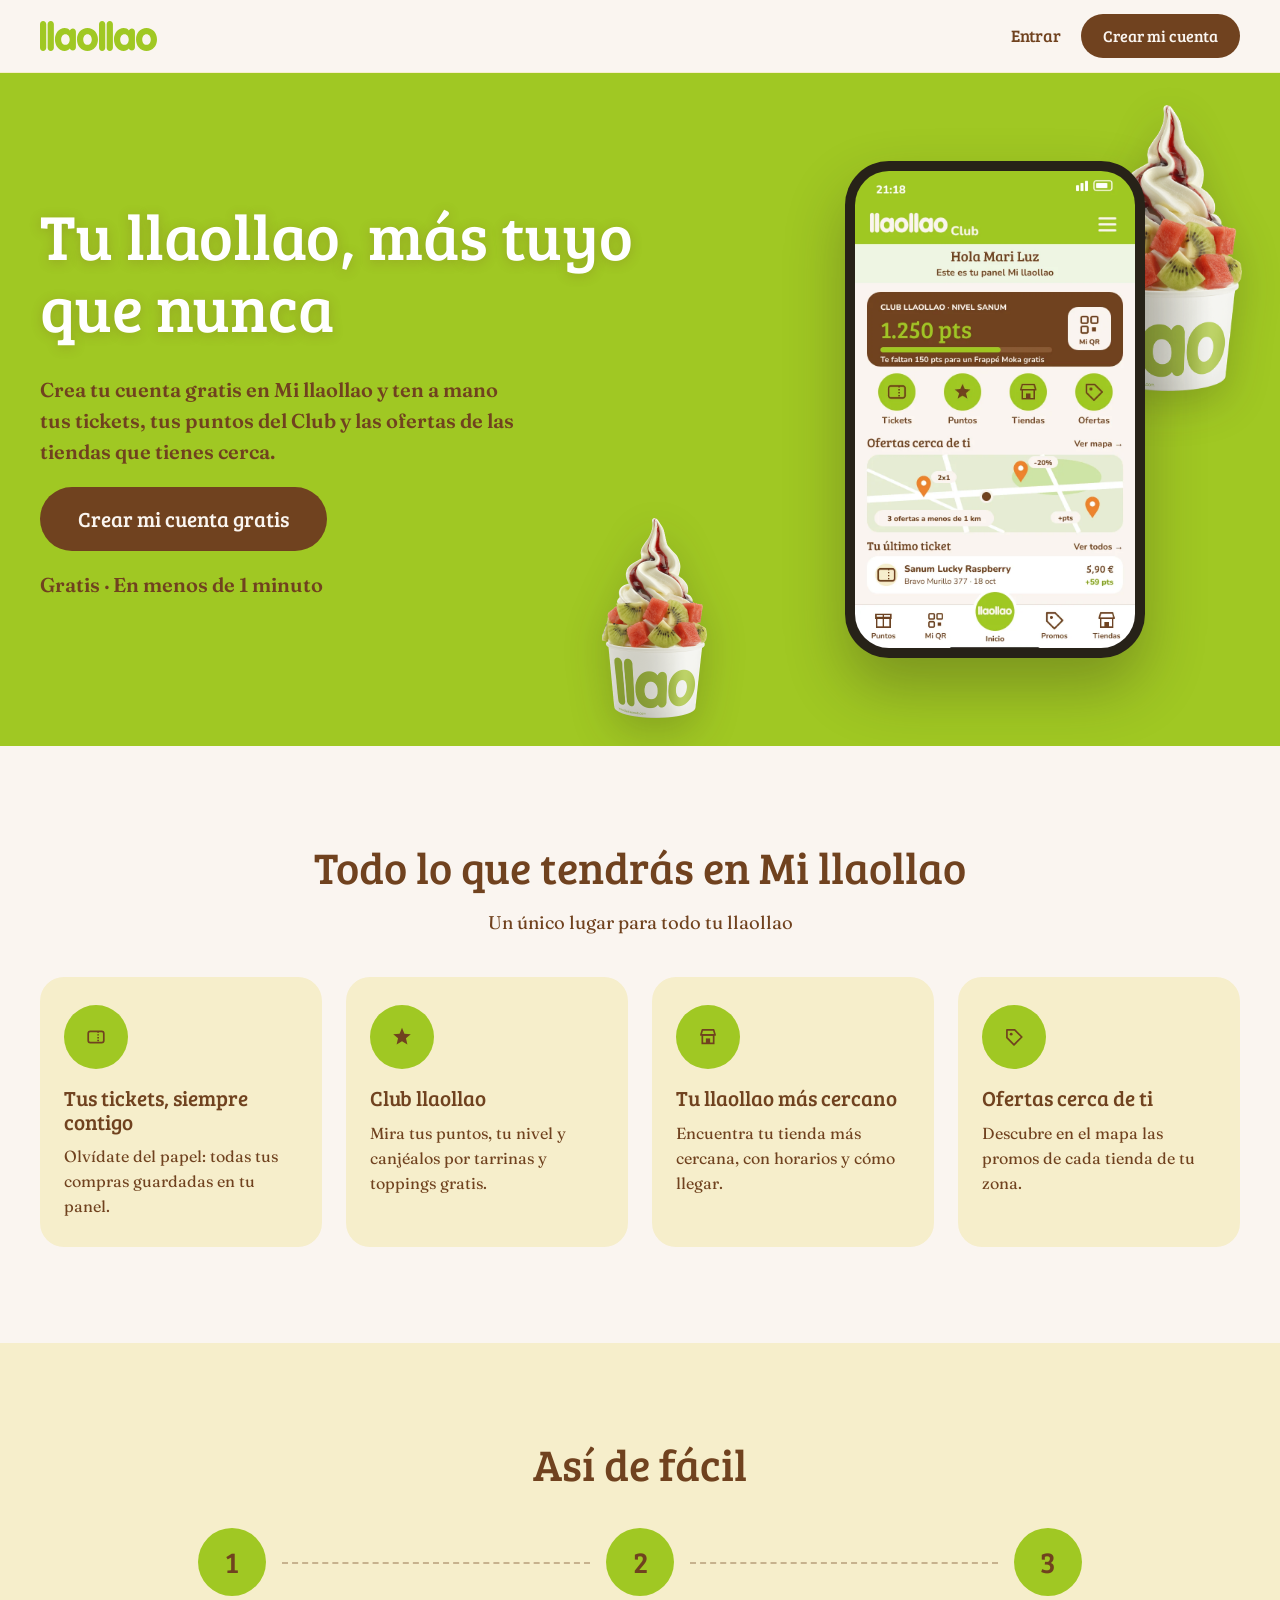
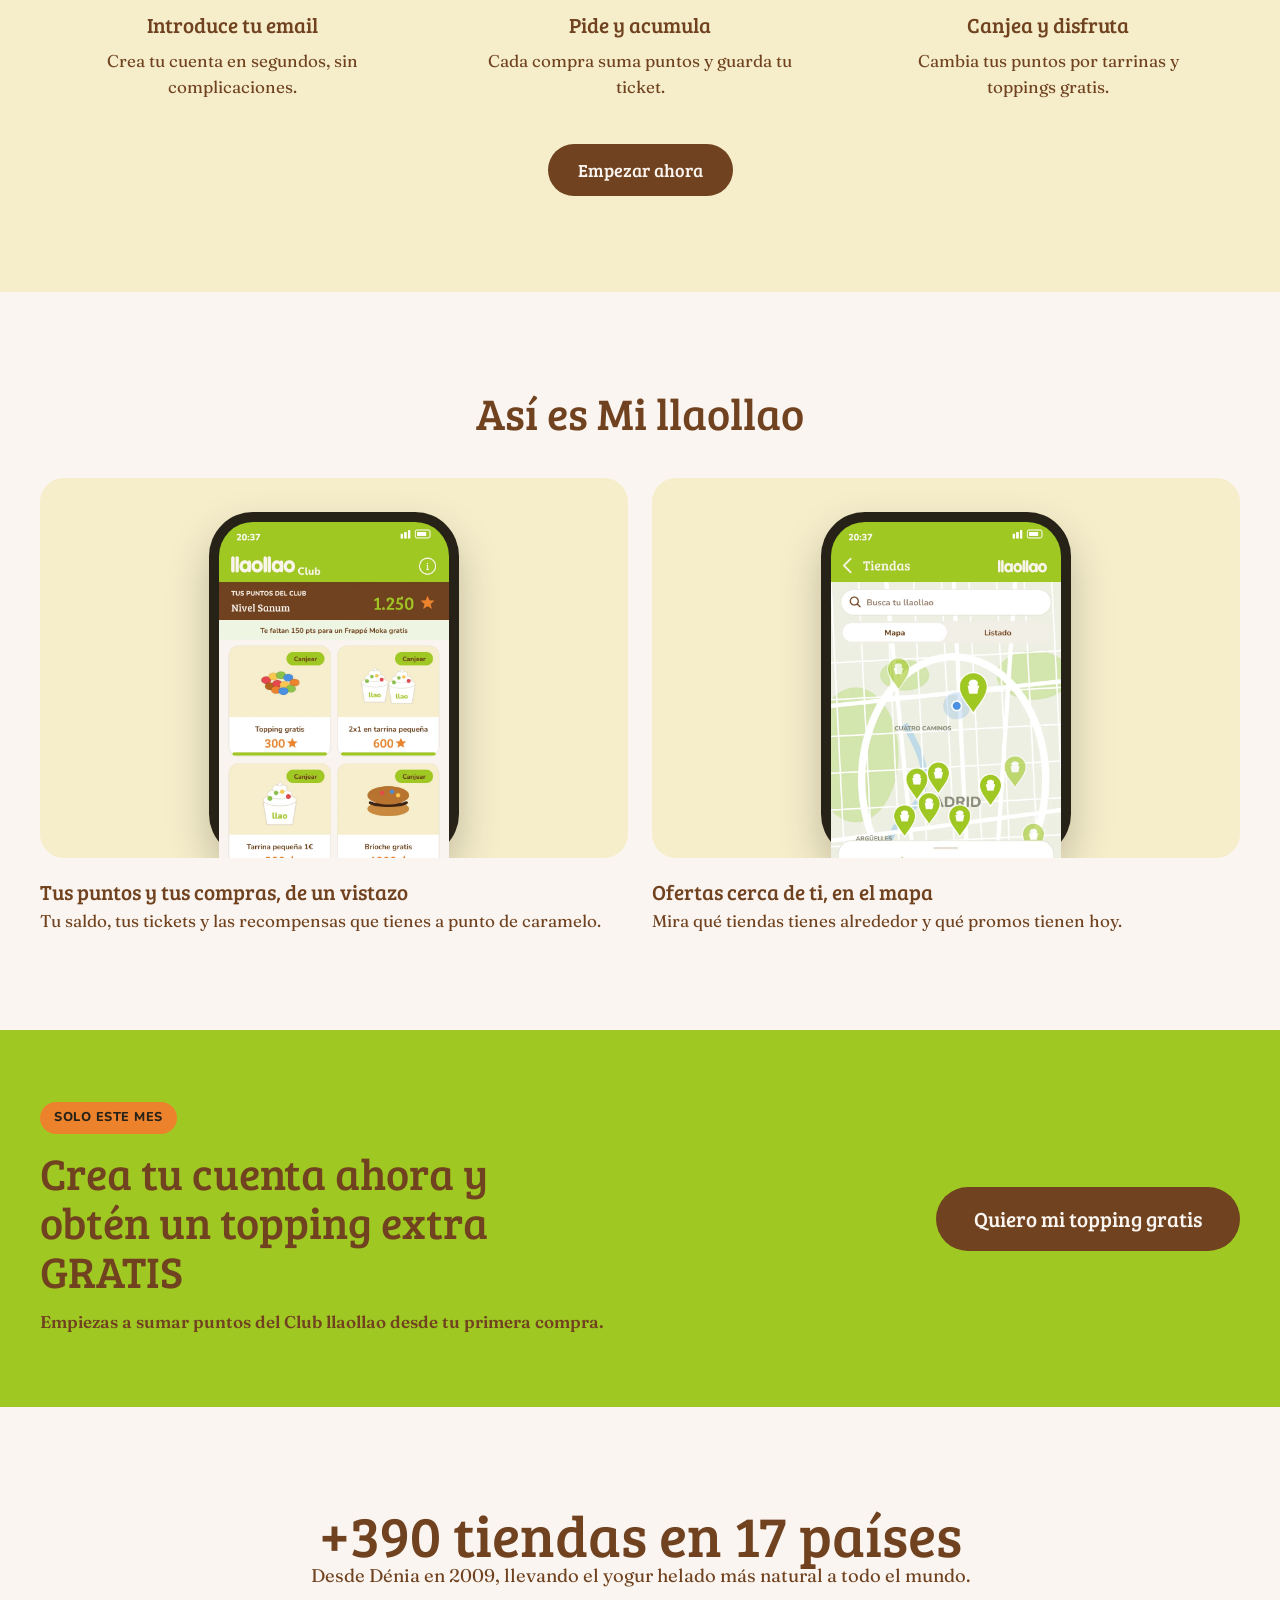
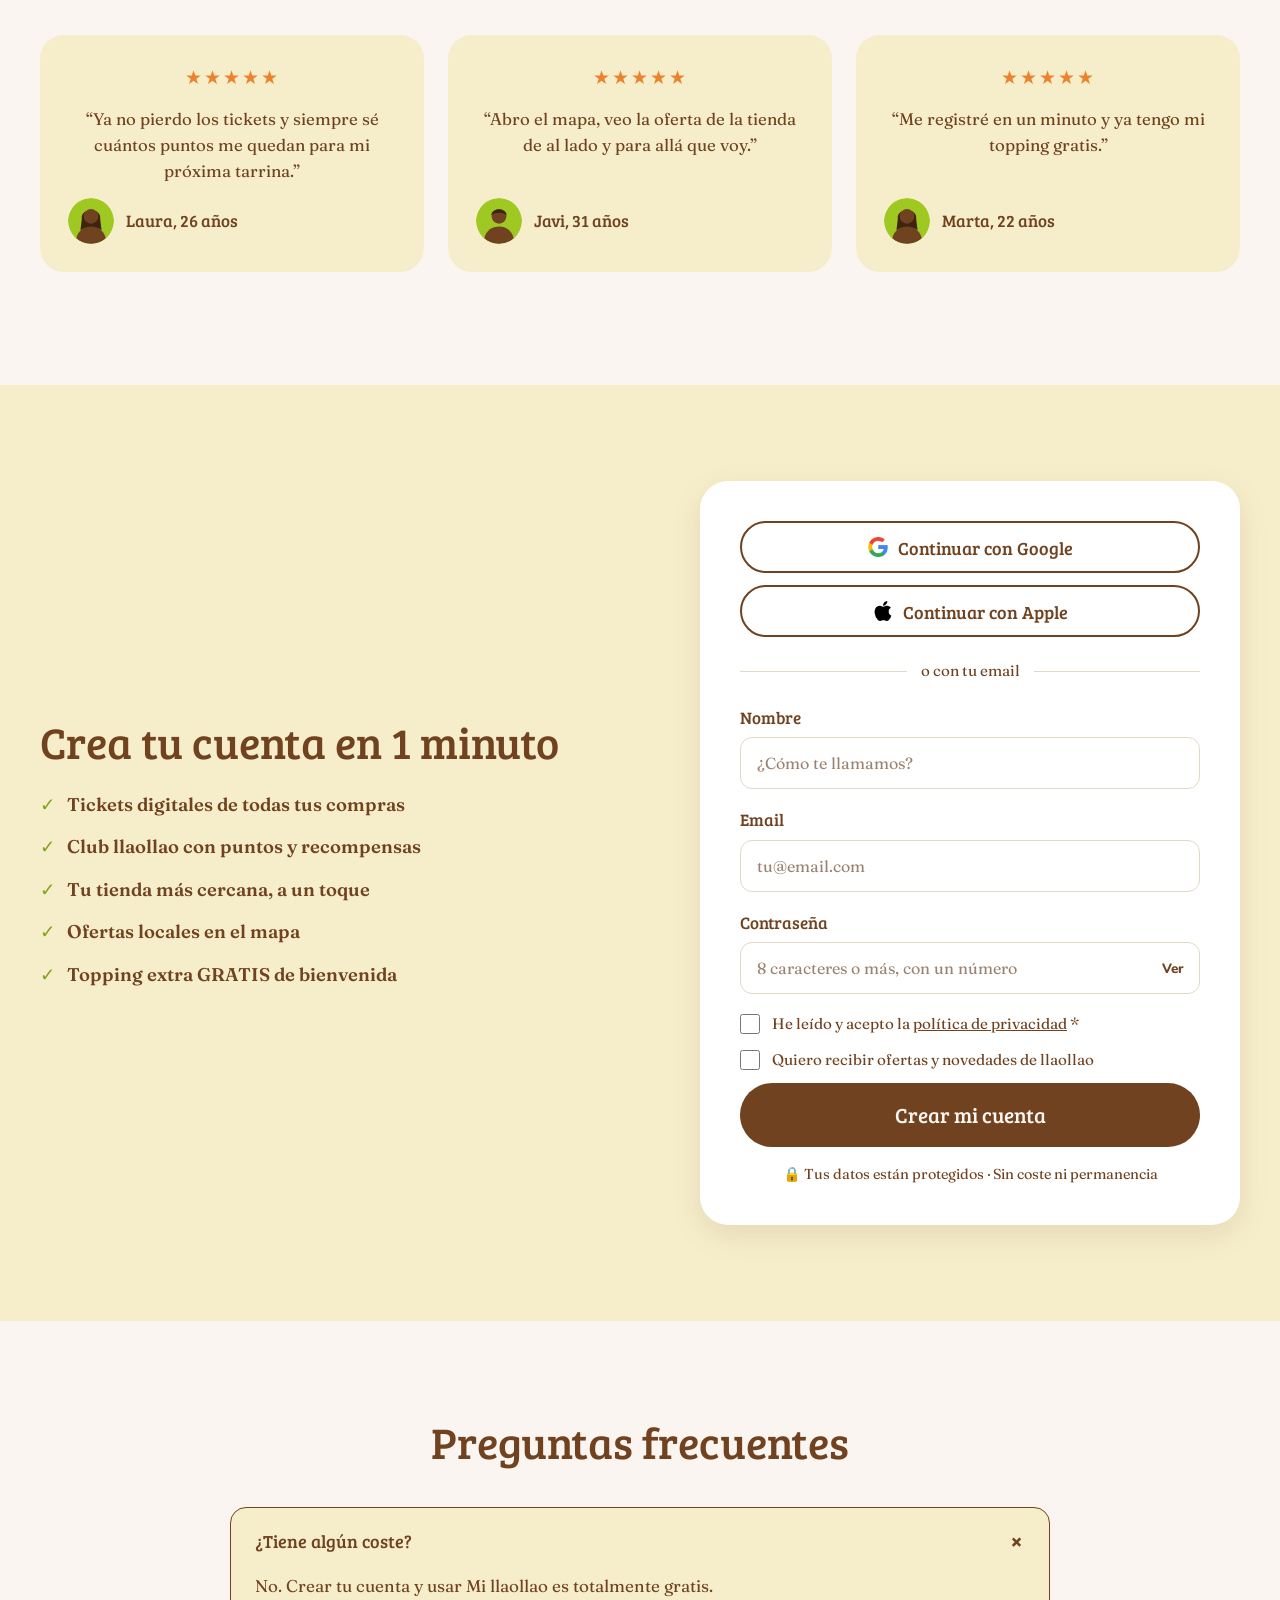
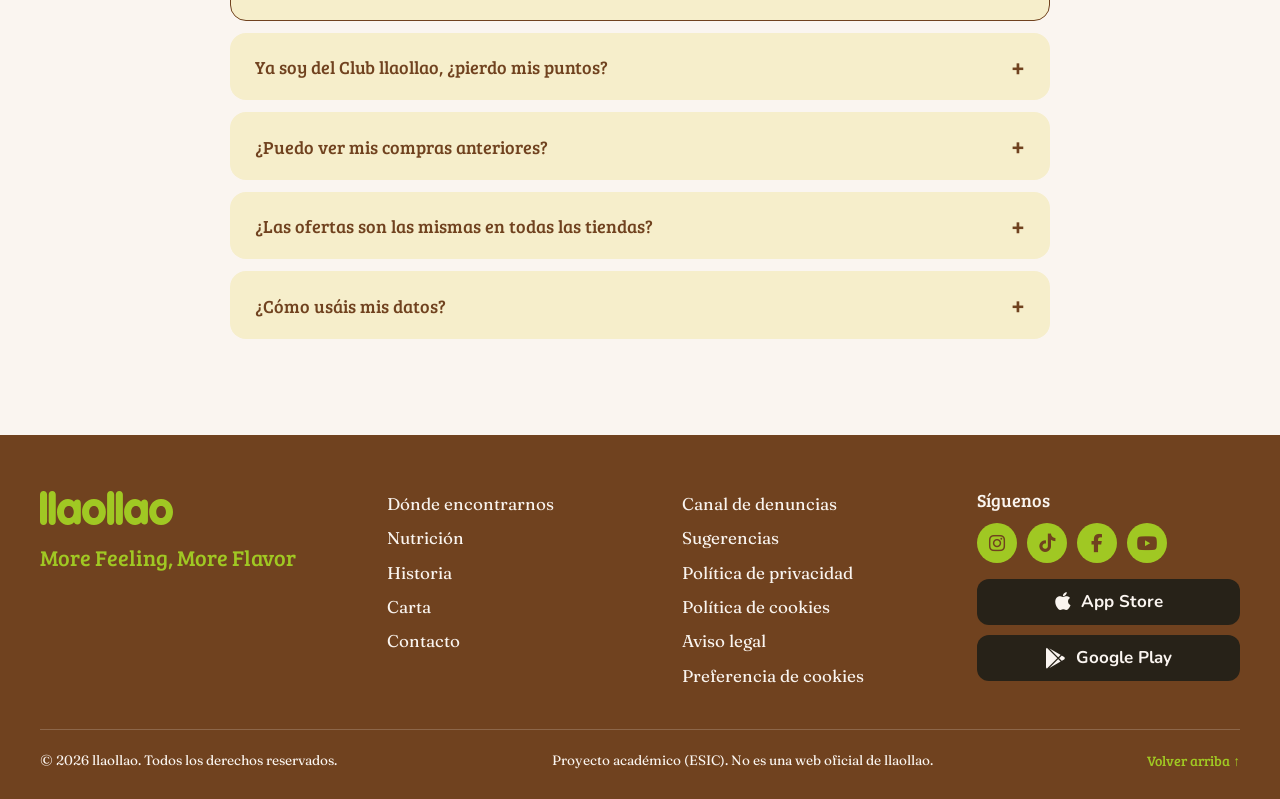
==== index.html @ 12de91f6 "Quita los ticks del microtexto del hero Co-Authored-By: Claude Opus 5.5 <noreply@anthropic.com> Clau" ====
<!doctype html>
<html lang="es">
<head>
  <meta charset="utf-8">
  <meta name="viewport" content="width=device-width, initial-scale=1">
  <title>Mi llaollao · Tus puntos, tickets y ofertas en un solo lugar</title>
  <meta name="description" content="Crea tu cuenta gratis en Mi llaollao: consulta tus tickets, suma puntos del Club llaollao y descubre ofertas en tus tiendas más cercanas. ¡Topping de regalo!">
  <meta name="theme-color" content="#A0C823">
  <link rel="icon" href="img/favicon.svg" type="image/svg+xml">
  <link rel="preload" href="css/fonts/bree-serif-400.woff2" as="font" type="font/woff2" crossorigin>
  <link rel="stylesheet" href="css/fontawesome/css/fontawesome.min.css">
  <link rel="stylesheet" href="css/fontawesome/css/brands.min.css">
  <link rel="stylesheet" href="css/styles.css">
</head>
<body>
  <a class="saltar" href="#contenido">Saltar al contenido</a>

  <!-- 00 · Header -->
  <header class="header">
    <div class="contenedor header__inner">
      <a class="header__logo" href="index.html" aria-label="Mi llaollao, inicio">
        <img src="img/logo-llaollao.svg" alt="llaollao" width="118" height="30">
      </a>
      <nav class="header__acciones" aria-label="Cuenta">
        <a class="header__entrar" href="entrar.html">Entrar</a>
        <a class="btn btn--primario btn--sm" href="#registro">Crear mi cuenta</a>
      </nav>
    </div>
  </header>

  <main id="contenido">
    <!-- 01 · Hero -->
    <section class="hero" aria-labelledby="titulo-hero">
      <img class="hero__tarrina hero__tarrina--1" src="img/tarrina.png" width="419" height="800" alt="" aria-hidden="true">
      <img class="hero__tarrina hero__tarrina--2" src="img/tarrina.png" width="419" height="800" alt="" aria-hidden="true">
      <div class="contenedor hero__grid">
        <div class="hero__texto">
          <h1 id="titulo-hero">Tu llaollao, más tuyo que nunca</h1>
          <p>Crea tu cuenta gratis en Mi llaollao y ten a mano tus tickets, tus puntos del Club y las ofertas de las tiendas que tienes cerca.</p>
          <a class="btn btn--primario btn--grande" href="#registro">Crear mi cuenta gratis</a>
          <p class="hero__micro">Gratis · En menos de 1 minuto</p>
        </div>
        <div class="hero__movil">
          <div class="movil">
            <img src="img/app-panel.webp" width="375" height="639" alt="Panel Mi llaollao en el móvil: 1.250 puntos del Club, accesos a tickets, puntos, tiendas y ofertas, mapa de ofertas cercanas y último ticket.">
          </div>
        </div>
      </div>
    </section>

    <!-- 02 · Beneficios -->
    <section class="seccion" aria-labelledby="titulo-beneficios">
      <div class="contenedor">
        <h2 id="titulo-beneficios" class="centrado">Todo lo que tendrás en Mi llaollao</h2>
        <p class="subtitulo centrado">Un único lugar para todo tu llaollao</p>
        <div class="beneficios">
          <article class="beneficio aparecer">
            <div class="beneficio__icono"><img src="img/icons/ticket.svg" alt="" width="34" height="34"></div>
            <h3>Tus tickets, siempre contigo</h3>
            <p>Olvídate del papel: todas tus compras guardadas en tu panel.</p>
          </article>
          <article class="beneficio aparecer">
            <div class="beneficio__icono"><img src="img/icons/puntos.svg" alt="" width="34" height="34"></div>
            <h3>Club llaollao</h3>
            <p>Mira tus puntos, tu nivel y canjéalos por tarrinas y toppings gratis.</p>
          </article>
          <article class="beneficio aparecer">
            <div class="beneficio__icono"><img src="img/icons/tienda.svg" alt="" width="34" height="34"></div>
            <h3>Tu llaollao más cercano</h3>
            <p>Encuentra tu tienda más cercana, con horarios y cómo llegar.</p>
          </article>
          <article class="beneficio aparecer">
            <div class="beneficio__icono"><img src="img/icons/oferta.svg" alt="" width="34" height="34"></div>
            <h3>Ofertas cerca de ti</h3>
            <p>Descubre en el mapa las promos de cada tienda de tu zona.</p>
          </article>
        </div>
      </div>
    </section>

    <!-- 03 · Cómo funciona -->
    <section class="seccion seccion--beige" aria-labelledby="titulo-pasos">
      <div class="contenedor centrado">
        <h2 id="titulo-pasos">Así de fácil</h2>
        <ol class="pasos">
          <li class="paso"><span class="paso__num" aria-hidden="true">1</span><h3>Introduce tu email</h3><p>Crea tu cuenta en segundos, sin complicaciones.</p></li>
          <li class="paso"><span class="paso__num" aria-hidden="true">2</span><h3>Pide y acumula</h3><p>Cada compra suma puntos y guarda tu ticket.</p></li>
          <li class="paso"><span class="paso__num" aria-hidden="true">3</span><h3>Canjea y disfruta</h3><p>Cambia tus puntos por tarrinas y toppings gratis.</p></li>
        </ol>
        <a class="btn btn--primario" href="#registro">Empezar ahora</a>
      </div>
    </section>

    <!-- 04 · Vista previa de la app -->
    <section class="seccion" aria-labelledby="titulo-vista">
      <div class="contenedor">
        <h2 id="titulo-vista" class="centrado">Así es Mi llaollao</h2>
        <div class="vista">
          <figure class="vista__tarjeta aparecer">
            <div class="vista__marco">
              <div class="movil"><img src="img/app-puntos.webp" width="375" height="780" loading="lazy" alt="Pantalla de puntos del Club llaollao con 1.250 puntos y recompensas: topping gratis, 2x1 en tarrina pequeña, tarrina pequeña a 1 €, brioche gratis."></div>
            </div>
            <figcaption><strong>Tus puntos y tus compras, de un vistazo</strong>Tu saldo, tus tickets y las recompensas que tienes a punto de caramelo.</figcaption>
          </figure>
          <figure class="vista__tarjeta aparecer">
            <div class="vista__marco">
              <div class="movil"><img src="img/app-tiendas.webp" width="375" height="780" loading="lazy" alt="Mapa de tiendas llaollao en Madrid con tu ubicación y la tienda más cercana, Bravo Murillo 377, abierta hasta las 23:00."></div>
            </div>
            <figcaption><strong>Ofertas cerca de ti, en el mapa</strong>Mira qué tiendas tienes alrededor y qué promos tienen hoy.</figcaption>
          </figure>
        </div>
      </div>
    </section>

    <!-- 05 · Regalo de bienvenida -->
    <section class="regalo" aria-labelledby="titulo-regalo">
      <div class="contenedor regalo__inner">
        <div>
          <span class="etiqueta">SOLO ESTE MES</span>
          <h2 id="titulo-regalo">Crea tu cuenta ahora y obtén un topping extra GRATIS</h2>
          <p>Empiezas a sumar puntos del Club llaollao desde tu primera compra.</p>
        </div>
        <a class="btn btn--primario btn--grande" href="#registro">Quiero mi topping gratis</a>
      </div>
    </section>

    <!-- 06 · Prueba social -->
    <section class="seccion" aria-labelledby="titulo-social">
      <div class="contenedor centrado">
        <p id="titulo-social" class="cifra">+390 tiendas en 17 países</p>
        <p class="subtitulo">Desde Dénia en 2009, llevando el yogur helado más natural a todo el mundo.</p>
        <ul class="testimonios" aria-label="Opiniones de clientes">
          <li>
            <figure class="testimonio">
              <span class="estrellas" aria-label="5 de 5 estrellas">★★★★★</span>
              <blockquote>“Ya no pierdo los tickets y siempre sé cuántos puntos me quedan para mi próxima tarrina.”</blockquote>
              <figcaption><img src="img/avatar-mujer.svg" alt="" width="46" height="46">Laura, 26 años</figcaption>
            </figure>
          </li>
          <li>
            <figure class="testimonio">
              <span class="estrellas" aria-label="5 de 5 estrellas">★★★★★</span>
              <blockquote>“Abro el mapa, veo la oferta de la tienda de al lado y para allá que voy.”</blockquote>
              <figcaption><img src="img/avatar-hombre.svg" alt="" width="46" height="46">Javi, 31 años</figcaption>
            </figure>
          </li>
          <li>
            <figure class="testimonio">
              <span class="estrellas" aria-label="5 de 5 estrellas">★★★★★</span>
              <blockquote>“Me registré en un minuto y ya tengo mi topping gratis.”</blockquote>
              <figcaption><img src="img/avatar-mujer.svg" alt="" width="46" height="46">Marta, 22 años</figcaption>
            </figure>
          </li>
        </ul>
        <div class="puntos-carrusel" aria-label="Elegir opinión"></div>
      </div>
    </section>

    <!-- 07 · Formulario de registro -->
    <section id="registro" class="seccion seccion--beige" aria-labelledby="titulo-registro">
      <div class="contenedor registro">
        <div>
          <h2 id="titulo-registro">Crea tu cuenta en 1 minuto</h2>
          <ul class="checklist">
            <li>Tickets digitales de todas tus compras</li>
            <li>Club llaollao con puntos y recompensas</li>
            <li>Tu tienda más cercana, a un toque</li>
            <li>Ofertas locales en el mapa</li>
            <li>Topping extra GRATIS de bienvenida</li>
          </ul>
        </div>

        <div class="tarjeta-form">
          <div class="social">
            <button class="btn btn--secundario btn--bloque" type="button" data-social="google"><img src="img/icono-google.png" alt="" width="20" height="20">Continuar con Google</button>
            <button class="btn btn--secundario btn--bloque" type="button" data-social="apple"><img src="img/icono-apple.png" alt="" width="20" height="20">Continuar con Apple</button>
          </div>
          <p class="separador">o con tu email</p>

          <form data-formulario="registro" novalidate>
            <div class="campo">
              <label for="nombre">Nombre</label>
              <input id="nombre" name="nombre" type="text" autocomplete="given-name" placeholder="¿Cómo te llamamos?" data-validar="nombre" aria-describedby="error-nombre" required>
              <p class="mensaje-error" id="error-nombre" role="alert"></p>
            </div>
            <div class="campo">
              <label for="email">Email</label>
              <input id="email" name="email" type="email" autocomplete="email" inputmode="email" placeholder="tu@email.com" data-validar="email" aria-describedby="error-email" required>
              <p class="mensaje-error" id="error-email" role="alert"></p>
            </div>
            <div class="campo">
              <label for="password">Contraseña</label>
              <div class="pass">
                <input id="password" name="password" type="password" autocomplete="new-password" placeholder="8 caracteres o más, con un número" data-validar="password" aria-describedby="error-password" required>
                <button class="pass__ver" type="button" aria-controls="password" aria-pressed="false">Ver</button>
              </div>
              <p class="mensaje-error" id="error-password" role="alert"></p>
            </div>
            <label class="check">
              <input type="checkbox" name="privacidad" data-validar="privacidad" aria-describedby="error-privacidad" required>
              <span>He leído y acepto la <a href="privacidad.html">política de privacidad</a> *</span>
            </label>
            <p class="mensaje-error" id="error-privacidad" role="alert"></p>
            <label class="check">
              <input type="checkbox" name="ofertas">
              <span>Quiero recibir ofertas y novedades de llaollao</span>
            </label>
            <button class="btn btn--primario btn--bloque btn--grande" type="submit">Crear mi cuenta</button>
            <p class="form-nota">🔒 Tus datos están protegidos · Sin coste ni permanencia</p>
          </form>
        </div>
      </div>
    </section>

    <!-- 08 · Preguntas frecuentes -->
    <section class="seccion" aria-labelledby="titulo-faq">
      <div class="contenedor">
        <h2 id="titulo-faq" class="centrado">Preguntas frecuentes</h2>
        <div class="faq">
          <div class="faq__item abierto">
            <button class="faq__pregunta" type="button" aria-expanded="true" aria-controls="faq-1">¿Tiene algún coste?<span class="faq__icono" aria-hidden="true">+</span></button>
            <div class="faq__respuesta" id="faq-1"><p>No. Crear tu cuenta y usar Mi llaollao es totalmente gratis.</p></div>
          </div>
          <div class="faq__item">
            <button class="faq__pregunta" type="button" aria-expanded="false" aria-controls="faq-2">Ya soy del Club llaollao, ¿pierdo mis puntos?<span class="faq__icono" aria-hidden="true">+</span></button>
            <div class="faq__respuesta" id="faq-2" hidden><p>No. Entra con el mismo email y tus puntos se pasarán a tu panel.</p></div>
          </div>
          <div class="faq__item">
            <button class="faq__pregunta" type="button" aria-expanded="false" aria-controls="faq-3">¿Puedo ver mis compras anteriores?<span class="faq__icono" aria-hidden="true">+</span></button>
            <div class="faq__respuesta" id="faq-3" hidden><p>Sí. Verás los tickets de todas las compras hechas con tu cuenta desde que te registres.</p></div>
          </div>
          <div class="faq__item">
            <button class="faq__pregunta" type="button" aria-expanded="false" aria-controls="faq-4">¿Las ofertas son las mismas en todas las tiendas?<span class="faq__icono" aria-hidden="true">+</span></button>
            <div class="faq__respuesta" id="faq-4" hidden><p>No siempre. Cada tienda puede tener promos propias y las verás en el mapa.</p></div>
          </div>
          <div class="faq__item">
            <button class="faq__pregunta" type="button" aria-expanded="false" aria-controls="faq-5">¿Cómo usáis mis datos?<span class="faq__icono" aria-hidden="true">+</span></button>
            <div class="faq__respuesta" id="faq-5" hidden><p>Solo para gestionar tu cuenta, tus puntos y, si quieres, enviarte ofertas. Cumplimos el RGPD y puedes darte de baja cuando quieras.</p></div>
          </div>
        </div>
      </div>
    </section>
  </main>

  <!-- CTA flotante (solo móvil) -->
  <div class="cta-flotante" aria-hidden="true">
    <a class="btn btn--primario btn--bloque btn--grande" href="#registro" tabindex="-1">Crear mi cuenta gratis</a>
  </div>

  <!-- 09 · Footer -->
  <footer class="footer">
    <div class="contenedor">
      <div class="footer__grid">
        <div>
          <a class="footer__logo" href="index.html"><img src="img/logo-llaollao.svg" alt="llaollao" width="134" height="34"></a>
          <p class="claim">More Feeling, More Flavor</p>
        </div>
        <nav class="footer__nav" aria-label="llaollao">
          <ul>
            <li><a href="https://llaollaoweb.com/donde/" target="_blank" rel="noopener">Dónde encontrarnos</a></li>
            <li><a href="https://llaollaoweb.com/nutricion/" target="_blank" rel="noopener">Nutrición</a></li>
            <li><a href="https://llaollaoweb.com/historia/" target="_blank" rel="noopener">Historia</a></li>
            <li><a href="https://llaollaoweb.com/carta/" target="_blank" rel="noopener">Carta</a></li>
            <li><a href="https://llaollaoweb.com/contacto/" target="_blank" rel="noopener">Contacto</a></li>
          </ul>
        </nav>
        <nav class="footer__nav" aria-label="Información legal">
          <ul>
            <li><a href="https://llaollaoweb.com/canal-de-denuncias/" target="_blank" rel="noopener">Canal de denuncias</a></li>
            <li><a href="https://llaollaoweb.com/contacto/sugerencias/" target="_blank" rel="noopener">Sugerencias</a></li>
            <li><a href="https://llaollaoweb.com/politica-de-privacidad/" target="_blank" rel="noopener">Política de privacidad</a></li>
            <li><a href="https://llaollaoweb.com/politica-cookies/" target="_blank" rel="noopener">Política de cookies</a></li>
            <li><a href="https://llaollaoweb.com/aviso-legal/" target="_blank" rel="noopener">Aviso legal</a></li>
            <li><a href="cookies.html">Preferencia de cookies</a></li>
          </ul>
        </nav>
        <div>
          <h3>Síguenos</h3>
          <div class="redes">
            <a href="#" aria-label="Instagram"><i class="fa-brands fa-instagram" aria-hidden="true"></i></a><a href="#" aria-label="TikTok"><i class="fa-brands fa-tiktok" aria-hidden="true"></i></a><a href="#" aria-label="Facebook"><i class="fa-brands fa-facebook-f" aria-hidden="true"></i></a><a href="#" aria-label="YouTube"><i class="fa-brands fa-youtube" aria-hidden="true"></i></a>
          </div>
          <div class="tiendas-app"><a href="#"><i class="fa-brands fa-apple" aria-hidden="true"></i>App Store</a><a href="#"><i class="fa-brands fa-google-play" aria-hidden="true"></i>Google Play</a></div>
        </div>
      </div>
      <div class="footer__legal">
        <span>© <span data-anio>2026</span> llaollao. Todos los derechos reservados.</span>
        <span>Proyecto académico (ESIC). No es una web oficial de llaollao.</span>
        <a class="volver-arriba" href="#">Volver arriba ↑</a>
      </div>
    </div>
  </footer>

  <script src="js/main.js" defer></script>
  <script src="js/formulario.js" defer></script>
</body>
</html>
---- css/fontawesome/css/brands.min.css ----
/*!
 * Font Awesome Free 6.5.2 by @fontawesome - https://fontawesome.com
 * License - https://fontawesome.com/license/free (Icons: CC BY 4.0, Fonts: SIL OFL 1.1, Code: MIT License)
 * Copyright 2024 Fonticons, Inc.
 */
:host,:root{--fa-style-family-brands:"Font Awesome 6 Brands";--fa-font-brands:normal 400 1em/1 "Font Awesome 6 Brands"}@font-face{font-family:"Font Awesome 6 Brands";font-style:normal;font-weight:400;font-display:block;src:url(../webfonts/fa-brands-400.woff2) format("woff2"),url(../webfonts/fa-brands-400.ttf) format("truetype")}.fa-brands,.fab{font-weight:400}.fa-monero:before{content:"\f3d0"}.fa-hooli:before{content:"\f427"}.fa-yelp:before{content:"\f1e9"}.fa-cc-visa:before{content:"\f1f0"}.fa-lastfm:before{content:"\f202"}.fa-shopware:before{content:"\f5b5"}.fa-creative-commons-nc:before{content:"\f4e8"}.fa-aws:before{content:"\f375"}.fa-redhat:before{content:"\f7bc"}.fa-yoast:before{content:"\f2b1"}.fa-cloudflare:before{content:"\e07d"}.fa-ups:before{content:"\f7e0"}.fa-pixiv:before{content:"\e640"}.fa-wpexplorer:before{content:"\f2de"}.fa-dyalog:before{content:"\f399"}.fa-bity:before{content:"\f37a"}.fa-stackpath:before{content:"\f842"}.fa-buysellads:before{content:"\f20d"}.fa-first-order:before{content:"\f2b0"}.fa-modx:before{content:"\f285"}.fa-guilded:before{content:"\e07e"}.fa-vnv:before{content:"\f40b"}.fa-js-square:before,.fa-square-js:before{content:"\f3b9"}.fa-microsoft:before{content:"\f3ca"}.fa-qq:before{content:"\f1d6"}.fa-orcid:before{content:"\f8d2"}.fa-java:before{content:"\f4e4"}.fa-invision:before{content:"\f7b0"}.fa-creative-commons-pd-alt:before{content:"\f4ed"}.fa-centercode:before{content:"\f380"}.fa-glide-g:before{content:"\f2a6"}.fa-drupal:before{content:"\f1a9"}.fa-jxl:before{content:"\e67b"}.fa-hire-a-helper:before{content:"\f3b0"}.fa-creative-commons-by:before{content:"\f4e7"}.fa-unity:before{content:"\e049"}.fa-whmcs:before{content:"\f40d"}.fa-rocketchat:before{content:"\f3e8"}.fa-vk:before{content:"\f189"}.fa-untappd:before{content:"\f405"}.fa-mailchimp:before{content:"\f59e"}.fa-css3-alt:before{content:"\f38b"}.fa-reddit-square:before,.fa-square-reddit:before{content:"\f1a2"}.fa-vimeo-v:before{content:"\f27d"}.fa-contao:before{content:"\f26d"}.fa-square-font-awesome:before{content:"\e5ad"}.fa-deskpro:before{content:"\f38f"}.fa-brave:before{content:"\e63c"}.fa-sistrix:before{content:"\f3ee"}.fa-instagram-square:before,.fa-square-instagram:before{content:"\e055"}.fa-battle-net:before{content:"\f835"}.fa-the-red-yeti:before{content:"\f69d"}.fa-hacker-news-square:before,.fa-square-hacker-news:before{content:"\f3af"}.fa-edge:before{content:"\f282"}.fa-threads:before{content:"\e618"}.fa-napster:before{content:"\f3d2"}.fa-snapchat-square:before,.fa-square-snapchat:before{content:"\f2ad"}.fa-google-plus-g:before{content:"\f0d5"}.fa-artstation:before{content:"\f77a"}.fa-markdown:before{content:"\f60f"}.fa-sourcetree:before{content:"\f7d3"}.fa-google-plus:before{content:"\f2b3"}.fa-diaspora:before{content:"\f791"}.fa-foursquare:before{content:"\f180"}.fa-stack-overflow:before{content:"\f16c"}.fa-github-alt:before{content:"\f113"}.fa-phoenix-squadron:before{content:"\f511"}.fa-pagelines:before{content:"\f18c"}.fa-algolia:before{content:"\f36c"}.fa-red-river:before{content:"\f3e3"}.fa-creative-commons-sa:before{content:"\f4ef"}.fa-safari:before{content:"\f267"}.fa-google:before{content:"\f1a0"}.fa-font-awesome-alt:before,.fa-square-font-awesome-stroke:before{content:"\f35c"}.fa-atlassian:before{content:"\f77b"}.fa-linkedin-in:before{content:"\f0e1"}.fa-digital-ocean:before{content:"\f391"}.fa-nimblr:before{content:"\f5a8"}.fa-chromecast:before{content:"\f838"}.fa-evernote:before{content:"\f839"}.fa-hacker-news:before{content:"\f1d4"}.fa-creative-commons-sampling:before{content:"\f4f0"}.fa-adversal:before{content:"\f36a"}.fa-creative-commons:before{content:"\f25e"}.fa-watchman-monitoring:before{content:"\e087"}.fa-fonticons:before{content:"\f280"}.fa-weixin:before{content:"\f1d7"}.fa-shirtsinbulk:before{content:"\f214"}.fa-codepen:before{content:"\f1cb"}.fa-git-alt:before{content:"\f841"}.fa-lyft:before{content:"\f3c3"}.fa-rev:before{content:"\f5b2"}.fa-windows:before{content:"\f17a"}.fa-wizards-of-the-coast:before{content:"\f730"}.fa-square-viadeo:before,.fa-viadeo-square:before{content:"\f2aa"}.fa-meetup:before{content:"\f2e0"}.fa-centos:before{content:"\f789"}.fa-adn:before{content:"\f170"}.fa-cloudsmith:before{content:"\f384"}.fa-opensuse:before{content:"\e62b"}.fa-pied-piper-alt:before{content:"\f1a8"}.fa-dribbble-square:before,.fa-square-dribbble:before{content:"\f397"}.fa-codiepie:before{content:"\f284"}.fa-node:before{content:"\f419"}.fa-mix:before{content:"\f3cb"}.fa-steam:before{content:"\f1b6"}.fa-cc-apple-pay:before{content:"\f416"}.fa-scribd:before{content:"\f28a"}.fa-debian:before{content:"\e60b"}.fa-openid:before{content:"\f19b"}.fa-instalod:before{content:"\e081"}.fa-expeditedssl:before{content:"\f23e"}.fa-sellcast:before{content:"\f2da"}.fa-square-twitter:before,.fa-twitter-square:before{content:"\f081"}.fa-r-project:before{content:"\f4f7"}.fa-delicious:before{content:"\f1a5"}.fa-freebsd:before{content:"\f3a4"}.fa-vuejs:before{content:"\f41f"}.fa-accusoft:before{content:"\f369"}.fa-ioxhost:before{content:"\f208"}.fa-fonticons-fi:before{content:"\f3a2"}.fa-app-store:before{content:"\f36f"}.fa-cc-mastercard:before{content:"\f1f1"}.fa-itunes-note:before{content:"\f3b5"}.fa-golang:before{content:"\e40f"}.fa-kickstarter:before,.fa-square-kickstarter:before{content:"\f3bb"}.fa-grav:before{content:"\f2d6"}.fa-weibo:before{content:"\f18a"}.fa-uncharted:before{content:"\e084"}.fa-firstdraft:before{content:"\f3a1"}.fa-square-youtube:before,.fa-youtube-square:before{content:"\f431"}.fa-wikipedia-w:before{content:"\f266"}.fa-rendact:before,.fa-wpressr:before{content:"\f3e4"}.fa-angellist:before{content:"\f209"}.fa-galactic-republic:before{content:"\f50c"}.fa-nfc-directional:before{content:"\e530"}.fa-skype:before{content:"\f17e"}.fa-joget:before{content:"\f3b7"}.fa-fedora:before{content:"\f798"}.fa-stripe-s:before{content:"\f42a"}.fa-meta:before{content:"\e49b"}.fa-laravel:before{content:"\f3bd"}.fa-hotjar:before{content:"\f3b1"}.fa-bluetooth-b:before{content:"\f294"}.fa-square-letterboxd:before{content:"\e62e"}.fa-sticker-mule:before{content:"\f3f7"}.fa-creative-commons-zero:before{content:"\f4f3"}.fa-hips:before{content:"\f452"}.fa-behance:before{content:"\f1b4"}.fa-reddit:before{content:"\f1a1"}.fa-discord:before{content:"\f392"}.fa-chrome:before{content:"\f268"}.fa-app-store-ios:before{content:"\f370"}.fa-cc-discover:before{content:"\f1f2"}.fa-wpbeginner:before{content:"\f297"}.fa-confluence:before{content:"\f78d"}.fa-shoelace:before{content:"\e60c"}.fa-mdb:before{content:"\f8ca"}.fa-dochub:before{content:"\f394"}.fa-accessible-icon:before{content:"\f368"}.fa-ebay:before{content:"\f4f4"}.fa-amazon:before{content:"\f270"}.fa-unsplash:before{content:"\e07c"}.fa-yarn:before{content:"\f7e3"}.fa-square-steam:before,.fa-steam-square:before{content:"\f1b7"}.fa-500px:before{content:"\f26e"}.fa-square-vimeo:before,.fa-vimeo-square:before{content:"\f194"}.fa-asymmetrik:before{content:"\f372"}.fa-font-awesome-flag:before,.fa-font-awesome-logo-full:before,.fa-font-awesome:before{content:"\f2b4"}.fa-gratipay:before{content:"\f184"}.fa-apple:before{content:"\f179"}.fa-hive:before{content:"\e07f"}.fa-gitkraken:before{content:"\f3a6"}.fa-keybase:before{content:"\f4f5"}.fa-apple-pay:before{content:"\f415"}.fa-padlet:before{content:"\e4a0"}.fa-amazon-pay:before{content:"\f42c"}.fa-github-square:before,.fa-square-github:before{content:"\f092"}.fa-stumbleupon:before{content:"\f1a4"}.fa-fedex:before{content:"\f797"}.fa-phoenix-framework:before{content:"\f3dc"}.fa-shopify:before{content:"\e057"}.fa-neos:before{content:"\f612"}.fa-square-threads:before{content:"\e619"}.fa-hackerrank:before{content:"\f5f7"}.fa-researchgate:before{content:"\f4f8"}.fa-swift:before{content:"\f8e1"}.fa-angular:before{content:"\f420"}.fa-speakap:before{content:"\f3f3"}.fa-angrycreative:before{content:"\f36e"}.fa-y-combinator:before{content:"\f23b"}.fa-empire:before{content:"\f1d1"}.fa-envira:before{content:"\f299"}.fa-google-scholar:before{content:"\e63b"}.fa-gitlab-square:before,.fa-square-gitlab:before{content:"\e5ae"}.fa-studiovinari:before{content:"\f3f8"}.fa-pied-piper:before{content:"\f2ae"}.fa-wordpress:before{content:"\f19a"}.fa-product-hunt:before{content:"\f288"}.fa-firefox:before{content:"\f269"}.fa-linode:before{content:"\f2b8"}.fa-goodreads:before{content:"\f3a8"}.fa-odnoklassniki-square:before,.fa-square-odnoklassniki:before{content:"\f264"}.fa-jsfiddle:before{content:"\f1cc"}.fa-sith:before{content:"\f512"}.fa-themeisle:before{content:"\f2b2"}.fa-page4:before{content:"\f3d7"}.fa-hashnode:before{content:"\e499"}.fa-react:before{content:"\f41b"}.fa-cc-paypal:before{content:"\f1f4"}.fa-squarespace:before{content:"\f5be"}.fa-cc-stripe:before{content:"\f1f5"}.fa-creative-commons-share:before{content:"\f4f2"}.fa-bitcoin:before{content:"\f379"}.fa-keycdn:before{content:"\f3ba"}.fa-opera:before{content:"\f26a"}.fa-itch-io:before{content:"\f83a"}.fa-umbraco:before{content:"\f8e8"}.fa-galactic-senate:before{content:"\f50d"}.fa-ubuntu:before{content:"\f7df"}.fa-draft2digital:before{content:"\f396"}.fa-stripe:before{content:"\f429"}.fa-houzz:before{content:"\f27c"}.fa-gg:before{content:"\f260"}.fa-dhl:before{content:"\f790"}.fa-pinterest-square:before,.fa-square-pinterest:before{content:"\f0d3"}.fa-xing:before{content:"\f168"}.fa-blackberry:before{content:"\f37b"}.fa-creative-commons-pd:before{content:"\f4ec"}.fa-playstation:before{content:"\f3df"}.fa-quinscape:before{content:"\f459"}.fa-less:before{content:"\f41d"}.fa-blogger-b:before{content:"\f37d"}.fa-opencart:before{content:"\f23d"}.fa-vine:before{content:"\f1ca"}.fa-signal-messenger:before{content:"\e663"}.fa-paypal:before{content:"\f1ed"}.fa-gitlab:before{content:"\f296"}.fa-typo3:before{content:"\f42b"}.fa-reddit-alien:before{content:"\f281"}.fa-yahoo:before{content:"\f19e"}.fa-dailymotion:before{content:"\e052"}.fa-affiliatetheme:before{content:"\f36b"}.fa-pied-piper-pp:before{content:"\f1a7"}.fa-bootstrap:before{content:"\f836"}.fa-odnoklassniki:before{content:"\f263"}.fa-nfc-symbol:before{content:"\e531"}.fa-mintbit:before{content:"\e62f"}.fa-ethereum:before{content:"\f42e"}.fa-speaker-deck:before{content:"\f83c"}.fa-creative-commons-nc-eu:before{content:"\f4e9"}.fa-patreon:before{content:"\f3d9"}.fa-avianex:before{content:"\f374"}.fa-ello:before{content:"\f5f1"}.fa-gofore:before{content:"\f3a7"}.fa-bimobject:before{content:"\f378"}.fa-brave-reverse:before{content:"\e63d"}.fa-facebook-f:before{content:"\f39e"}.fa-google-plus-square:before,.fa-square-google-plus:before{content:"\f0d4"}.fa-web-awesome:before{content:"\e682"}.fa-mandalorian:before{content:"\f50f"}.fa-first-order-alt:before{content:"\f50a"}.fa-osi:before{content:"\f41a"}.fa-google-wallet:before{content:"\f1ee"}.fa-d-and-d-beyond:before{content:"\f6ca"}.fa-periscope:before{content:"\f3da"}.fa-fulcrum:before{content:"\f50b"}.fa-cloudscale:before{content:"\f383"}.fa-forumbee:before{content:"\f211"}.fa-mizuni:before{content:"\f3cc"}.fa-schlix:before{content:"\f3ea"}.fa-square-xing:before,.fa-xing-square:before{content:"\f169"}.fa-bandcamp:before{content:"\f2d5"}.fa-wpforms:before{content:"\f298"}.fa-cloudversify:before{content:"\f385"}.fa-usps:before{content:"\f7e1"}.fa-megaport:before{content:"\f5a3"}.fa-magento:before{content:"\f3c4"}.fa-spotify:before{content:"\f1bc"}.fa-optin-monster:before{content:"\f23c"}.fa-fly:before{content:"\f417"}.fa-aviato:before{content:"\f421"}.fa-itunes:before{content:"\f3b4"}.fa-cuttlefish:before{content:"\f38c"}.fa-blogger:before{content:"\f37c"}.fa-flickr:before{content:"\f16e"}.fa-viber:before{content:"\f409"}.fa-soundcloud:before{content:"\f1be"}.fa-digg:before{content:"\f1a6"}.fa-tencent-weibo:before{content:"\f1d5"}.fa-letterboxd:before{content:"\e62d"}.fa-symfony:before{content:"\f83d"}.fa-maxcdn:before{content:"\f136"}.fa-etsy:before{content:"\f2d7"}.fa-facebook-messenger:before{content:"\f39f"}.fa-audible:before{content:"\f373"}.fa-think-peaks:before{content:"\f731"}.fa-bilibili:before{content:"\e3d9"}.fa-erlang:before{content:"\f39d"}.fa-x-twitter:before{content:"\e61b"}.fa-cotton-bureau:before{content:"\f89e"}.fa-dashcube:before{content:"\f210"}.fa-42-group:before,.fa-innosoft:before{content:"\e080"}.fa-stack-exchange:before{content:"\f18d"}.fa-elementor:before{content:"\f430"}.fa-pied-piper-square:before,.fa-square-pied-piper:before{content:"\e01e"}.fa-creative-commons-nd:before{content:"\f4eb"}.fa-palfed:before{content:"\f3d8"}.fa-superpowers:before{content:"\f2dd"}.fa-resolving:before{content:"\f3e7"}.fa-xbox:before{content:"\f412"}.fa-square-web-awesome-stroke:before{content:"\e684"}.fa-searchengin:before{content:"\f3eb"}.fa-tiktok:before{content:"\e07b"}.fa-facebook-square:before,.fa-square-facebook:before{content:"\f082"}.fa-renren:before{content:"\f18b"}.fa-linux:before{content:"\f17c"}.fa-glide:before{content:"\f2a5"}.fa-linkedin:before{content:"\f08c"}.fa-hubspot:before{content:"\f3b2"}.fa-deploydog:before{content:"\f38e"}.fa-twitch:before{content:"\f1e8"}.fa-ravelry:before{content:"\f2d9"}.fa-mixer:before{content:"\e056"}.fa-lastfm-square:before,.fa-square-lastfm:before{content:"\f203"}.fa-vimeo:before{content:"\f40a"}.fa-mendeley:before{content:"\f7b3"}.fa-uniregistry:before{content:"\f404"}.fa-figma:before{content:"\f799"}.fa-creative-commons-remix:before{content:"\f4ee"}.fa-cc-amazon-pay:before{content:"\f42d"}.fa-dropbox:before{content:"\f16b"}.fa-instagram:before{content:"\f16d"}.fa-cmplid:before{content:"\e360"}.fa-upwork:before{content:"\e641"}.fa-facebook:before{content:"\f09a"}.fa-gripfire:before{content:"\f3ac"}.fa-jedi-order:before{content:"\f50e"}.fa-uikit:before{content:"\f403"}.fa-fort-awesome-alt:before{content:"\f3a3"}.fa-phabricator:before{content:"\f3db"}.fa-ussunnah:before{content:"\f407"}.fa-earlybirds:before{content:"\f39a"}.fa-trade-federation:before{content:"\f513"}.fa-autoprefixer:before{content:"\f41c"}.fa-whatsapp:before{content:"\f232"}.fa-square-upwork:before{content:"\e67c"}.fa-slideshare:before{content:"\f1e7"}.fa-google-play:before{content:"\f3ab"}.fa-viadeo:before{content:"\f2a9"}.fa-line:before{content:"\f3c0"}.fa-google-drive:before{content:"\f3aa"}.fa-servicestack:before{content:"\f3ec"}.fa-simplybuilt:before{content:"\f215"}.fa-bitbucket:before{content:"\f171"}.fa-imdb:before{content:"\f2d8"}.fa-deezer:before{content:"\e077"}.fa-raspberry-pi:before{content:"\f7bb"}.fa-jira:before{content:"\f7b1"}.fa-docker:before{content:"\f395"}.fa-screenpal:before{content:"\e570"}.fa-bluetooth:before{content:"\f293"}.fa-gitter:before{content:"\f426"}.fa-d-and-d:before{content:"\f38d"}.fa-microblog:before{content:"\e01a"}.fa-cc-diners-club:before{content:"\f24c"}.fa-gg-circle:before{content:"\f261"}.fa-pied-piper-hat:before{content:"\f4e5"}.fa-kickstarter-k:before{content:"\f3bc"}.fa-yandex:before{content:"\f413"}.fa-readme:before{content:"\f4d5"}.fa-html5:before{content:"\f13b"}.fa-sellsy:before{content:"\f213"}.fa-square-web-awesome:before{content:"\e683"}.fa-sass:before{content:"\f41e"}.fa-wirsindhandwerk:before,.fa-wsh:before{content:"\e2d0"}.fa-buromobelexperte:before{content:"\f37f"}.fa-salesforce:before{content:"\f83b"}.fa-octopus-deploy:before{content:"\e082"}.fa-medapps:before{content:"\f3c6"}.fa-ns8:before{content:"\f3d5"}.fa-pinterest-p:before{content:"\f231"}.fa-apper:before{content:"\f371"}.fa-fort-awesome:before{content:"\f286"}.fa-waze:before{content:"\f83f"}.fa-bluesky:before{content:"\e671"}.fa-cc-jcb:before{content:"\f24b"}.fa-snapchat-ghost:before,.fa-snapchat:before{content:"\f2ab"}.fa-fantasy-flight-games:before{content:"\f6dc"}.fa-rust:before{content:"\e07a"}.fa-wix:before{content:"\f5cf"}.fa-behance-square:before,.fa-square-behance:before{content:"\f1b5"}.fa-supple:before{content:"\f3f9"}.fa-webflow:before{content:"\e65c"}.fa-rebel:before{content:"\f1d0"}.fa-css3:before{content:"\f13c"}.fa-staylinked:before{content:"\f3f5"}.fa-kaggle:before{content:"\f5fa"}.fa-space-awesome:before{content:"\e5ac"}.fa-deviantart:before{content:"\f1bd"}.fa-cpanel:before{content:"\f388"}.fa-goodreads-g:before{content:"\f3a9"}.fa-git-square:before,.fa-square-git:before{content:"\f1d2"}.fa-square-tumblr:before,.fa-tumblr-square:before{content:"\f174"}.fa-trello:before{content:"\f181"}.fa-creative-commons-nc-jp:before{content:"\f4ea"}.fa-get-pocket:before{content:"\f265"}.fa-perbyte:before{content:"\e083"}.fa-grunt:before{content:"\f3ad"}.fa-weebly:before{content:"\f5cc"}.fa-connectdevelop:before{content:"\f20e"}.fa-leanpub:before{content:"\f212"}.fa-black-tie:before{content:"\f27e"}.fa-themeco:before{content:"\f5c6"}.fa-python:before{content:"\f3e2"}.fa-android:before{content:"\f17b"}.fa-bots:before{content:"\e340"}.fa-free-code-camp:before{content:"\f2c5"}.fa-hornbill:before{content:"\f592"}.fa-js:before{content:"\f3b8"}.fa-ideal:before{content:"\e013"}.fa-git:before{content:"\f1d3"}.fa-dev:before{content:"\f6cc"}.fa-sketch:before{content:"\f7c6"}.fa-yandex-international:before{content:"\f414"}.fa-cc-amex:before{content:"\f1f3"}.fa-uber:before{content:"\f402"}.fa-github:before{content:"\f09b"}.fa-php:before{content:"\f457"}.fa-alipay:before{content:"\f642"}.fa-youtube:before{content:"\f167"}.fa-skyatlas:before{content:"\f216"}.fa-firefox-browser:before{content:"\e007"}.fa-replyd:before{content:"\f3e6"}.fa-suse:before{content:"\f7d6"}.fa-jenkins:before{content:"\f3b6"}.fa-twitter:before{content:"\f099"}.fa-rockrms:before{content:"\f3e9"}.fa-pinterest:before{content:"\f0d2"}.fa-buffer:before{content:"\f837"}.fa-npm:before{content:"\f3d4"}.fa-yammer:before{content:"\f840"}.fa-btc:before{content:"\f15a"}.fa-dribbble:before{content:"\f17d"}.fa-stumbleupon-circle:before{content:"\f1a3"}.fa-internet-explorer:before{content:"\f26b"}.fa-stubber:before{content:"\e5c7"}.fa-telegram-plane:before,.fa-telegram:before{content:"\f2c6"}.fa-old-republic:before{content:"\f510"}.fa-odysee:before{content:"\e5c6"}.fa-square-whatsapp:before,.fa-whatsapp-square:before{content:"\f40c"}.fa-node-js:before{content:"\f3d3"}.fa-edge-legacy:before{content:"\e078"}.fa-slack-hash:before,.fa-slack:before{content:"\f198"}.fa-medrt:before{content:"\f3c8"}.fa-usb:before{content:"\f287"}.fa-tumblr:before{content:"\f173"}.fa-vaadin:before{content:"\f408"}.fa-quora:before{content:"\f2c4"}.fa-square-x-twitter:before{content:"\e61a"}.fa-reacteurope:before{content:"\f75d"}.fa-medium-m:before,.fa-medium:before{content:"\f23a"}.fa-amilia:before{content:"\f36d"}.fa-mixcloud:before{content:"\f289"}.fa-flipboard:before{content:"\f44d"}.fa-viacoin:before{content:"\f237"}.fa-critical-role:before{content:"\f6c9"}.fa-sitrox:before{content:"\e44a"}.fa-discourse:before{content:"\f393"}.fa-joomla:before{content:"\f1aa"}.fa-mastodon:before{content:"\f4f6"}.fa-airbnb:before{content:"\f834"}.fa-wolf-pack-battalion:before{content:"\f514"}.fa-buy-n-large:before{content:"\f8a6"}.fa-gulp:before{content:"\f3ae"}.fa-creative-commons-sampling-plus:before{content:"\f4f1"}.fa-strava:before{content:"\f428"}.fa-ember:before{content:"\f423"}.fa-canadian-maple-leaf:before{content:"\f785"}.fa-teamspeak:before{content:"\f4f9"}.fa-pushed:before{content:"\f3e1"}.fa-wordpress-simple:before{content:"\f411"}.fa-nutritionix:before{content:"\f3d6"}.fa-wodu:before{content:"\e088"}.fa-google-pay:before{content:"\e079"}.fa-intercom:before{content:"\f7af"}.fa-zhihu:before{content:"\f63f"}.fa-korvue:before{content:"\f42f"}.fa-pix:before{content:"\e43a"}.fa-steam-symbol:before{content:"\f3f6"}
---- css/styles.css ----
/* ==========================================================================
   Mi llaollao · Landing de registro
   Hoja de estilos principal
   Paleta y tipografías según el brandbook de llaollao
   ========================================================================== */

/* ---------- Tipografías (self-hosted) ---------- */
@font-face { font-family: "Bree Serif"; src: url("fonts/bree-serif-400.woff2") format("woff2"); font-weight: 400; font-display: swap; }
/* Fraunces sustituye a ITC Souvenir (licencia de pago) en el cuerpo de texto */
@font-face { font-family: "Fraunces"; src: url("fonts/fraunces-400.woff2") format("woff2"); font-weight: 400; font-display: swap; }
@font-face { font-family: "Fraunces"; src: url("fonts/fraunces-600.woff2") format("woff2"); font-weight: 600; font-display: swap; }
@font-face { font-family: "Fraunces"; src: url("fonts/fraunces-700.woff2") format("woff2"); font-weight: 700; font-display: swap; }
@font-face { font-family: "Nunito"; src: url("fonts/nunito-400.woff2") format("woff2"); font-weight: 400; font-display: swap; }
@font-face { font-family: "Nunito"; src: url("fonts/nunito-700.woff2") format("woff2"); font-weight: 700; font-display: swap; }
@font-face { font-family: "Nunito"; src: url("fonts/nunito-800.woff2") format("woff2"); font-weight: 800; font-display: swap; }

/* ---------- Tokens de marca ---------- */
:root {
  --verde: #A0C823;        /* 60 % · color principal */
  --verde-oscuro: #7FA313;
  --crema: #FAF5F0;        /* 25 % · fondo neutro */
  --beige: #F6EECB;        /* 5 % */
  --naranja: #ED822C;      /* 5 % · acentos */
  --marron: #70421F;       /* 5 % · texto y CTA */
  --oscuro: #272218;
  --blanco: #FFFFFF;
  --linea: #E2D8C8;
  --placeholder: #9C8270;
  --error: #B42318;

  --f-titulo: "Bree Serif", Georgia, serif;
  --f-texto: "Fraunces", Georgia, serif;
  --f-ui: "Nunito", system-ui, sans-serif;

  --radio: 24px;
  --radio-sm: 14px;
  --ancho: 1200px;
  --gutter: clamp(16px, 4vw, 32px);
  --sombra: 0 10px 30px rgba(112, 66, 31, .12);
  --header-h: 72px;
}

/* ---------- Base ---------- */
*, *::before, *::after { box-sizing: border-box; }
html { scroll-behavior: smooth; scroll-padding-top: calc(var(--header-h) + 12px); }
body {
  margin: 0;
  background: var(--crema);
  color: var(--marron);
  font-family: var(--f-texto);
  font-size: 1.0625rem;
  line-height: 1.55;
  -webkit-font-smoothing: antialiased;
}
img { max-width: 100%; display: block; }
a { color: inherit; }
h1, h2, h3 { font-family: var(--f-titulo); font-weight: 400; line-height: 1.12; margin: 0 0 .5em; }
h1 { font-size: clamp(2.4rem, 5.5vw, 4rem); }
h2 { font-size: clamp(1.9rem, 3.6vw, 2.75rem); }
h3 { font-size: 1.3rem; }
p { margin: 0 0 1em; }
:focus-visible { outline: 3px solid var(--naranja); outline-offset: 3px; border-radius: 6px; }

.contenedor { width: min(100% - 2 * var(--gutter), var(--ancho)); margin-inline: auto; }
.seccion { padding-block: clamp(56px, 8vw, 96px); }
.seccion--beige { background: var(--beige); }
.seccion--verde { background: var(--verde); }
.centrado { text-align: center; }
.subtitulo { font-size: 1.15rem; margin-top: -.25em; }
.visualmente-oculto { position: absolute !important; width: 1px; height: 1px; overflow: hidden; clip: rect(0 0 0 0); white-space: nowrap; }

.saltar {
  position: absolute; left: 12px; top: -60px; z-index: 100;
  background: var(--marron); color: var(--crema); padding: 10px 16px; border-radius: 999px; text-decoration: none;
}
.saltar:focus { top: 12px; }

/* ---------- Botones ---------- */
.btn {
  display: inline-flex; align-items: center; justify-content: center; gap: 10px;
  min-height: 52px; padding: 0 28px; border-radius: 999px; border: 2px solid transparent;
  font-family: var(--f-titulo); font-size: 1.15rem; text-decoration: none; cursor: pointer;
  transition: transform .15s ease, background-color .2s ease, color .2s ease, border-color .2s ease, box-shadow .15s ease;
}
.btn:hover { transform: translateY(-2px); box-shadow: var(--sombra); }
.btn:active { transform: translateY(0); }
.btn--primario { background: var(--marron); color: var(--crema); }
.btn--primario:hover, .btn--primario:focus-visible { background: var(--crema); color: var(--marron); border-color: var(--marron); }
.btn--secundario { background: var(--blanco); color: var(--marron); border-color: var(--marron); }
.btn--claro { background: var(--crema); color: var(--marron); }
.btn--grande { min-height: 64px; padding: 0 36px; font-size: 1.3rem; }
.btn--bloque { width: 100%; }
.btn--sm { min-height: 44px; padding: 0 20px; font-size: 1rem; }
.btn img { width: 20px; height: 20px; }

/* ---------- Header ---------- */
.header {
  position: sticky; top: 0; z-index: 50;
  background: var(--crema); border-bottom: 1px solid var(--beige);
}
.header__inner { height: var(--header-h); display: flex; align-items: center; justify-content: space-between; gap: 16px; }
.header__logo img { height: 30px; width: auto; }
.header__acciones { display: flex; align-items: center; gap: 20px; }
.header__entrar { font-family: var(--f-titulo); font-size: 1.05rem; text-decoration: none; }
.header__entrar:hover { text-decoration: underline; }

/* ---------- Hero ---------- */
.hero { background: var(--verde); position: relative; overflow: hidden; }
.hero__tarrina { position: absolute; height: auto; pointer-events: none; filter: drop-shadow(0 14px 20px rgba(39, 34, 24, .22)); animation: flotar 5s ease-in-out infinite; }
.hero__tarrina--1 { width: 150px; right: 3%; top: 32px; --giro: 10deg; }
.hero__tarrina--2 { width: 105px; left: 47%; bottom: 28px; --giro: -9deg; animation-delay: -1.8s; animation-duration: 5.6s; }
@keyframes flotar {
  0%, 100% { transform: translateY(0) rotate(var(--giro)); }
  50% { transform: translateY(-12px) rotate(calc(var(--giro) * -0.4)); }
}
.hero__grid { display: grid; grid-template-columns: 1.15fr .85fr; align-items: center; gap: 48px; padding-block: clamp(48px, 7vw, 88px); position: relative; z-index: 1; }
.hero h1 { color: var(--blanco); text-shadow: 0 2px 12px rgba(112, 66, 31, .25); }
.hero__texto p { font-weight: 600; font-size: 1.25rem; max-width: 34ch; }
.hero__micro { margin-top: 18px; font-weight: 600; font-size: .95rem; }

/* Móvil (dispositivo) */
.movil {
  width: min(300px, 80vw); margin-inline: auto;
  background: var(--oscuro); border-radius: 44px; padding: 10px;
  box-shadow: 0 30px 60px rgba(39, 34, 24, .3);
}
.movil img { border-radius: 34px; width: 100%; height: auto; }

/* ---------- Beneficios ---------- */
.beneficios { display: grid; grid-template-columns: repeat(4, 1fr); gap: 24px; margin-top: 40px; }
.beneficio { background: var(--beige); border-radius: var(--radio); padding: 28px 24px; }
.beneficio__icono { width: 64px; height: 64px; border-radius: 50%; background: var(--verde); display: grid; place-items: center; margin-bottom: 18px; }
.beneficio__icono img { width: 34px; height: 34px; }
.beneficio p { margin: 0; font-size: 1rem; }

/* ---------- Cómo funciona ---------- */
.pasos { list-style: none; padding: 0; margin: 40px 0 44px; display: grid; grid-template-columns: repeat(3, 1fr); gap: 24px; counter-reset: paso; position: relative; }
.paso { text-align: center; position: relative; }
.paso__num {
  width: 68px; height: 68px; border-radius: 50%; background: var(--verde);
  display: grid; place-items: center; margin: 0 auto 18px;
  font-family: var(--f-titulo); font-size: 1.9rem; position: relative; z-index: 1;
}
.paso:not(:last-child)::after {
  content: ""; position: absolute; top: 34px; left: calc(50% + 50px); width: calc(100% - 100px + 24px);
  border-top: 2px dashed rgba(112, 66, 31, .35);
}
.paso p { margin: 0 auto; max-width: 28ch; }

/* ---------- Vista previa app ---------- */
.vista { display: grid; grid-template-columns: 1fr 1fr; gap: 24px; margin-top: 40px; }
.vista__tarjeta { margin: 0; }
.vista__marco { background: var(--beige); border-radius: var(--radio); height: 380px; overflow: hidden; display: flex; justify-content: center; padding-top: 34px; }
.vista__marco .movil { width: 250px; box-shadow: 0 20px 40px rgba(39, 34, 24, .25); }
.vista__tarjeta figcaption { margin-top: 18px; }
.vista__tarjeta figcaption strong { display: block; font-family: var(--f-titulo); font-weight: 400; font-size: 1.3rem; }

/* ---------- Regalo ---------- */
.regalo { background: var(--verde); padding-block: clamp(48px, 6vw, 72px); }
.regalo__inner { display: flex; align-items: center; justify-content: space-between; gap: 32px; }
.etiqueta { display: inline-block; background: var(--naranja); color: var(--oscuro); font-family: var(--f-ui); font-weight: 800; font-size: .8rem; letter-spacing: .04em; padding: 6px 14px; border-radius: 999px; margin-bottom: 14px; }
.regalo h2 { margin-bottom: .3em; max-width: 20ch; }
.regalo p { font-weight: 600; margin: 0; }

/* ---------- Prueba social ---------- */
.cifra { font-family: var(--f-titulo); font-size: clamp(2.4rem, 5vw, 3.6rem); line-height: 1.1; margin: 0; }
.testimonios { display: grid; grid-template-columns: repeat(3, 1fr); gap: 24px; margin-top: 44px; list-style: none; padding: 0; }
.testimonios > li { display: flex; }
.testimonio { flex: 1; background: var(--beige); border-radius: var(--radio); padding: 28px; display: flex; flex-direction: column; gap: 14px; margin: 0; }
.estrellas { color: var(--naranja); font-size: 1.2rem; letter-spacing: 2px; }
.testimonio blockquote { margin: 0; font-size: 1.05rem; flex: 1; }
.testimonio figcaption { display: flex; align-items: center; gap: 12px; font-family: var(--f-titulo); }
.testimonio figcaption img { width: 46px; height: 46px; border-radius: 50%; }
.puntos-carrusel { display: none; justify-content: center; gap: 10px; margin-top: 18px; }
.puntos-carrusel button { width: 10px; height: 10px; padding: 0; border-radius: 50%; border: 0; background: var(--linea); cursor: pointer; }
.puntos-carrusel button[aria-current="true"] { background: var(--marron); }

/* ---------- Formulario ---------- */
.registro { display: grid; grid-template-columns: 1fr 540px; gap: 56px; align-items: center; }
.checklist { list-style: none; padding: 0; margin: 24px 0 0; display: grid; gap: 14px; font-weight: 600; font-size: 1.15rem; }
.checklist li { display: flex; gap: 12px; align-items: baseline; }
.checklist li::before { content: "✓"; font-family: var(--f-ui); font-weight: 800; color: var(--verde-oscuro); }
.tarjeta-form { background: var(--blanco); border-radius: 28px; padding: clamp(24px, 4vw, 40px); box-shadow: var(--sombra); }
.social { display: grid; gap: 12px; }
.separador { display: flex; align-items: center; gap: 14px; margin: 22px 0; font-size: .95rem; }
.separador::before, .separador::after { content: ""; flex: 1; border-top: 1px solid var(--linea); }
.campo { margin-bottom: 18px; }
.campo label { display: block; font-family: var(--f-titulo); margin-bottom: 6px; }
.campo input {
  width: 100%; min-height: 52px; padding: 0 16px; border-radius: 12px; border: 1.5px solid var(--linea);
  background: var(--blanco); color: var(--marron); font-family: var(--f-texto); font-size: 1rem;
  transition: border-color .15s ease, box-shadow .15s ease;
}
.campo input::placeholder { color: var(--placeholder); }
.campo input:focus { outline: none; border-color: var(--marron); box-shadow: 0 0 0 3px rgba(160, 200, 35, .45); }
.campo--error input { border-color: var(--error); }
.campo--ok input { border-color: var(--verde-oscuro); }
.mensaje-error { color: var(--error); font-size: .9rem; margin: 6px 0 0; min-height: 0; }
.mensaje-error:empty { display: none; }
.pass { position: relative; }
.pass input { padding-right: 84px; }
.pass__ver { position: absolute; right: 8px; top: 50%; transform: translateY(-50%); background: none; border: 0; font-family: var(--f-ui); font-weight: 800; font-size: .85rem; color: var(--marron); cursor: pointer; padding: 8px; }
.check { display: flex; gap: 12px; align-items: flex-start; font-size: .95rem; margin-bottom: 12px; cursor: pointer; }
.check input { width: 20px; height: 20px; margin: 2px 0 0; accent-color: var(--marron); flex: none; }
.form-nota { text-align: center; font-size: .9rem; margin: 16px 0 0; }

/* ---------- FAQ ---------- */
.faq { max-width: 820px; margin: 40px auto 0; display: grid; gap: 12px; }
.faq__item { background: var(--beige); border-radius: 16px; border: 1.5px solid transparent; }
.faq__item.abierto { border-color: var(--marron); }
.faq__pregunta {
  width: 100%; display: flex; justify-content: space-between; align-items: center; gap: 16px;
  background: none; border: 0; padding: 20px 24px; text-align: left; cursor: pointer;
  font-family: var(--f-titulo); font-size: 1.15rem; color: var(--marron);
}
.faq__icono { font-size: 1.6rem; line-height: 1; transition: transform .2s ease; }
.faq__item.abierto .faq__icono { transform: rotate(45deg); }
.faq__respuesta { padding: 0 24px 20px; }
.faq__respuesta p { margin: 0; }

/* ---------- Footer ---------- */
.footer { background: var(--marron); color: var(--crema); padding-block: 56px 28px; }
.footer__grid { display: grid; grid-template-columns: 1.2fr 1fr 1fr 1fr; gap: 32px; }
.footer__nav ul { gap: 10px; }
.volver-arriba { font-family: var(--f-titulo); color: var(--verde); text-decoration: none; }
.footer__logo img { height: 34px; width: auto; margin-bottom: 16px; }
.footer h3 { font-size: 1.1rem; margin-bottom: 12px; }
.footer ul { list-style: none; padding: 0; margin: 0; display: grid; gap: 8px; }
.footer a { text-decoration: none; }
.footer a:hover { text-decoration: underline; }
.claim { font-family: var(--f-titulo); color: var(--verde); font-size: 1.35rem; margin: 0; }
.redes { display: flex; gap: 10px; }
.redes a { width: 40px; height: 40px; border-radius: 50%; background: var(--verde); color: var(--marron); display: grid; place-items: center; font-size: 1.15rem; transition: transform .15s ease, background-color .15s ease; }
.redes a:hover { transform: translateY(-2px); background: var(--crema); text-decoration: none; }
.tiendas-app { display: grid; gap: 10px; margin-top: 16px; }
.tiendas-app a { background: var(--oscuro); border-radius: 12px; padding: 10px 16px; font-family: var(--f-ui); font-weight: 700; display: flex; align-items: center; justify-content: center; gap: 10px; }
.tiendas-app i { font-size: 1.3rem; }
.footer__legal { border-top: 1px solid rgba(250, 245, 240, .2); margin-top: 40px; padding-top: 20px; font-size: .85rem; display: flex; flex-wrap: wrap; justify-content: space-between; align-items: center; gap: 8px 24px; }

/* ---------- CTA flotante (móvil) ---------- */
.cta-flotante {
  position: fixed; left: 16px; right: 16px; bottom: 16px; z-index: 60;
  display: none; transform: translateY(140%); transition: transform .3s ease;
}
.cta-flotante.visible { transform: translateY(0); }

/* ---------- Páginas secundarias ---------- */
.pagina { min-height: calc(100vh - var(--header-h)); }
.caja { max-width: 520px; margin-inline: auto; }
.legal { max-width: 760px; }
.legal h2 { font-size: 1.5rem; margin-top: 1.6em; }
.aviso-academico { background: var(--beige); border-left: 4px solid var(--naranja); padding: 14px 18px; border-radius: 10px; font-size: .95rem; margin-bottom: 28px; }
.bienvenida { text-align: center; }
.bienvenida__regalo { display: inline-flex; align-items: center; gap: 10px; background: var(--beige); padding: 10px 18px; border-radius: 999px; font-weight: 600; margin: 8px 0 24px; }
.bienvenida__acciones { display: flex; flex-wrap: wrap; justify-content: center; gap: 12px; margin-top: 28px; }

/* ---------- Animación de entrada ---------- */
.aparecer { opacity: 0; transform: translateY(24px); transition: opacity .6s ease, transform .6s ease; }
.aparecer.visible { opacity: 1; transform: none; }

/* ==========================================================================
   Responsive
   ========================================================================== */
@media (max-width: 1080px) {
  .beneficios { grid-template-columns: repeat(2, 1fr); }
  .registro { grid-template-columns: 1fr; }
  .footer__grid { grid-template-columns: 1fr 1fr; }
  .footer__grid > div { grid-column: 1 / -1; }
}

@media (max-width: 760px) {
  :root { --header-h: 64px; }
  body { font-size: 1rem; }
  .header__logo img { height: 24px; }
  .header__acciones { gap: 12px; }
  .header .btn { min-height: 40px; padding: 0 16px; font-size: .95rem; }

  .hero__grid { grid-template-columns: 1fr; gap: 32px; text-align: left; }
  .hero__texto .btn { width: 100%; }
  .hero__micro { text-align: center; }
  .hero__tarrina { z-index: 2; }
  .hero__tarrina--1 { width: 64px; right: -6px; top: auto; bottom: 150px; }
  .hero__tarrina--2 { width: 56px; left: -4px; bottom: 360px; }
  
  .beneficios { grid-template-columns: 1fr; gap: 12px; }
  .beneficio { display: grid; grid-template-columns: 56px 1fr; column-gap: 16px; align-items: center; padding: 16px 18px; border-radius: 20px; }
  .beneficio__icono { width: 52px; height: 52px; margin: 0; grid-row: span 2; }
  .beneficio__icono img { width: 28px; height: 28px; }
  .beneficio h3 { margin: 0; font-size: 1.1rem; }

  .pasos { grid-template-columns: 1fr; gap: 18px; }
  .paso { display: grid; grid-template-columns: 56px 1fr; column-gap: 16px; text-align: left; align-items: start; }
  .paso__num { width: 54px; height: 54px; font-size: 1.5rem; margin: 0; grid-row: span 2; }
  .paso h3 { margin: 4px 0 2px; }
  .paso p { margin: 0; }
  .paso:not(:last-child)::after { top: 60px; left: 26px; width: 0; height: calc(100% - 46px); border-top: 0; border-left: 2px dashed rgba(112, 66, 31, .35); }

  .vista { grid-template-columns: 1fr; }
  .vista__marco { height: 260px; padding-top: 24px; }
  .vista__marco .movil { width: 180px; border-radius: 30px; padding: 7px; }
  .vista__marco .movil img { border-radius: 24px; }

  .regalo__inner { flex-direction: column; align-items: stretch; }
  .regalo .btn { width: 100%; }

  /* Carrusel de testimonios */
  .testimonios { display: flex; overflow-x: auto; scroll-snap-type: x mandatory; gap: 16px; padding-bottom: 4px; scrollbar-width: none; }
  .testimonios::-webkit-scrollbar { display: none; }
  .testimonios > li { flex: 0 0 100%; scroll-snap-align: center; }
  .puntos-carrusel { display: flex; }

  .tarjeta-form { padding: 22px; }
  .faq__pregunta { padding: 16px 18px; font-size: 1.05rem; }
  .faq__respuesta { padding: 0 18px 16px; }

  .footer__grid { grid-template-columns: 1fr 1fr; gap: 28px 16px; }
  .cta-flotante { display: block; }
}

@media (prefers-reduced-motion: reduce) {
  html { scroll-behavior: auto; }
  *, *::before, *::after { transition: none !important; animation: none !important; }
  .aparecer { opacity: 1; transform: none; }
  .hero__tarrina { transform: rotate(var(--giro)); }
}
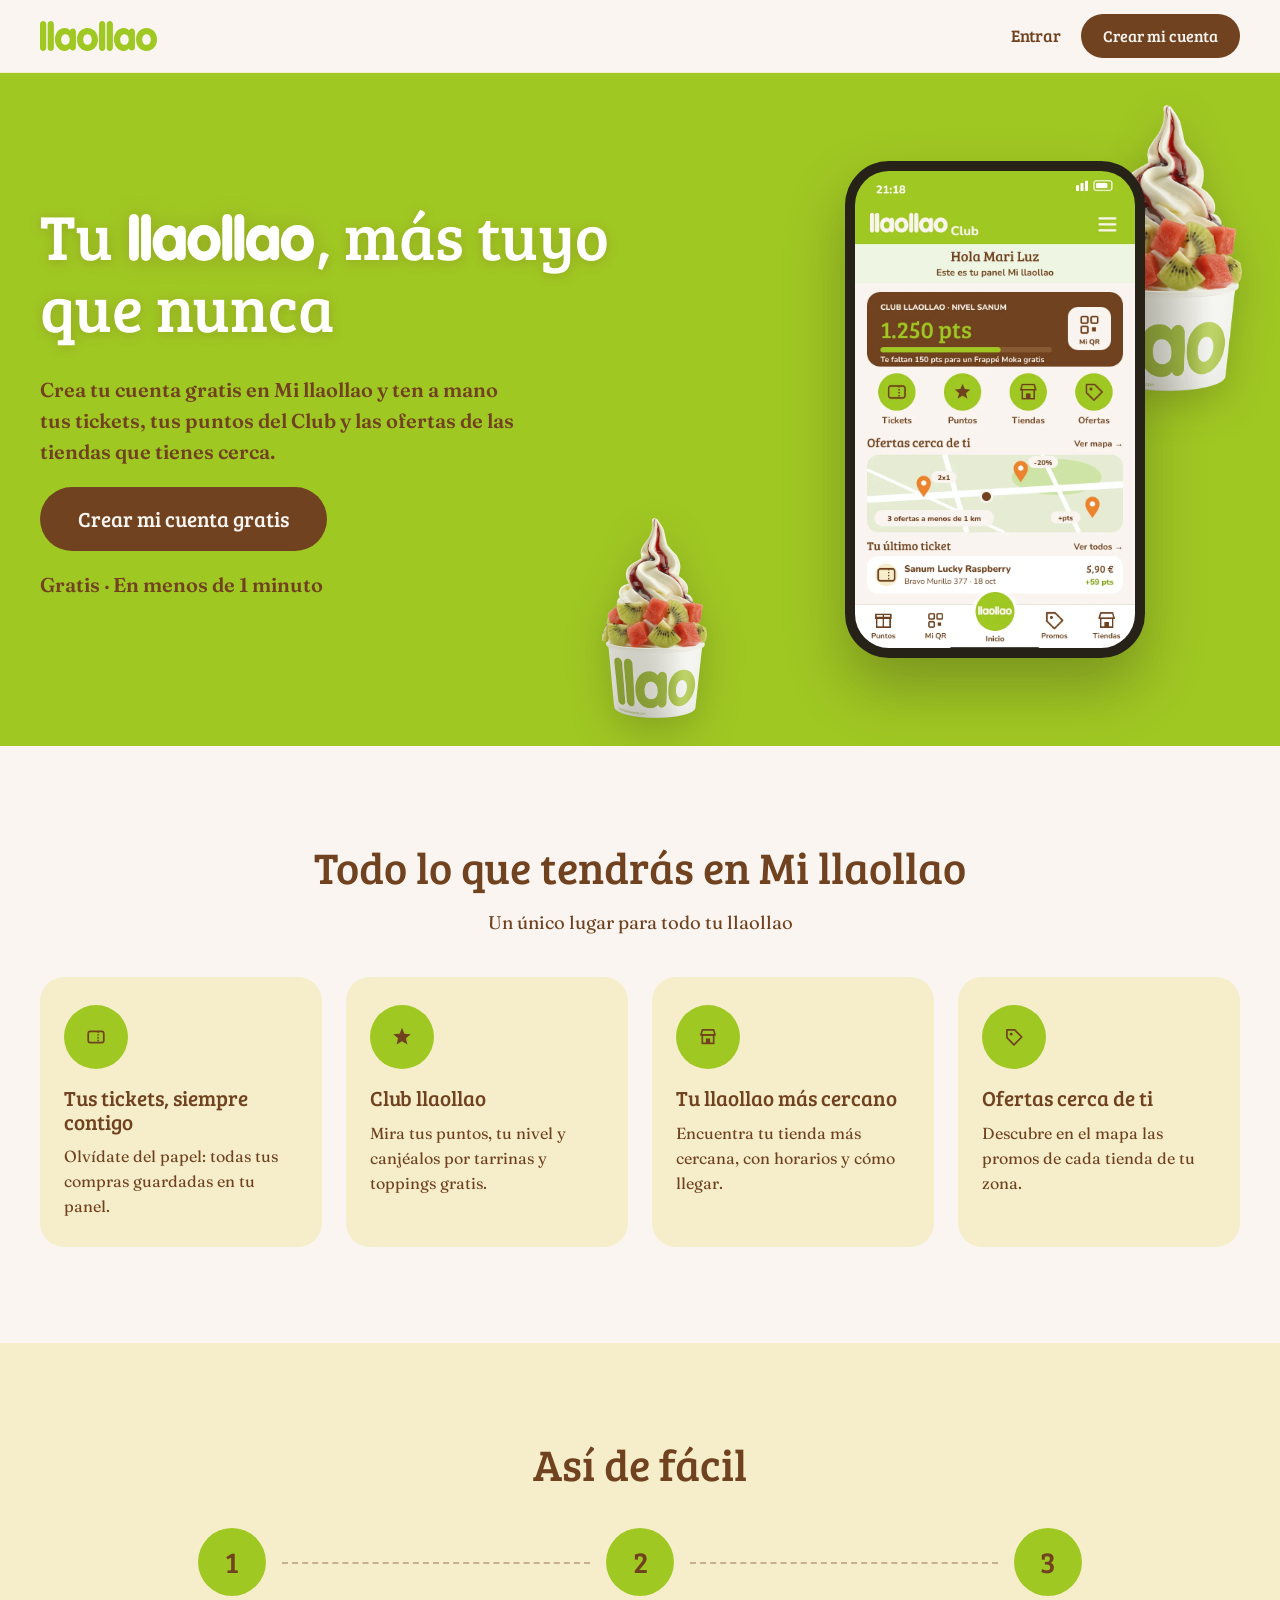
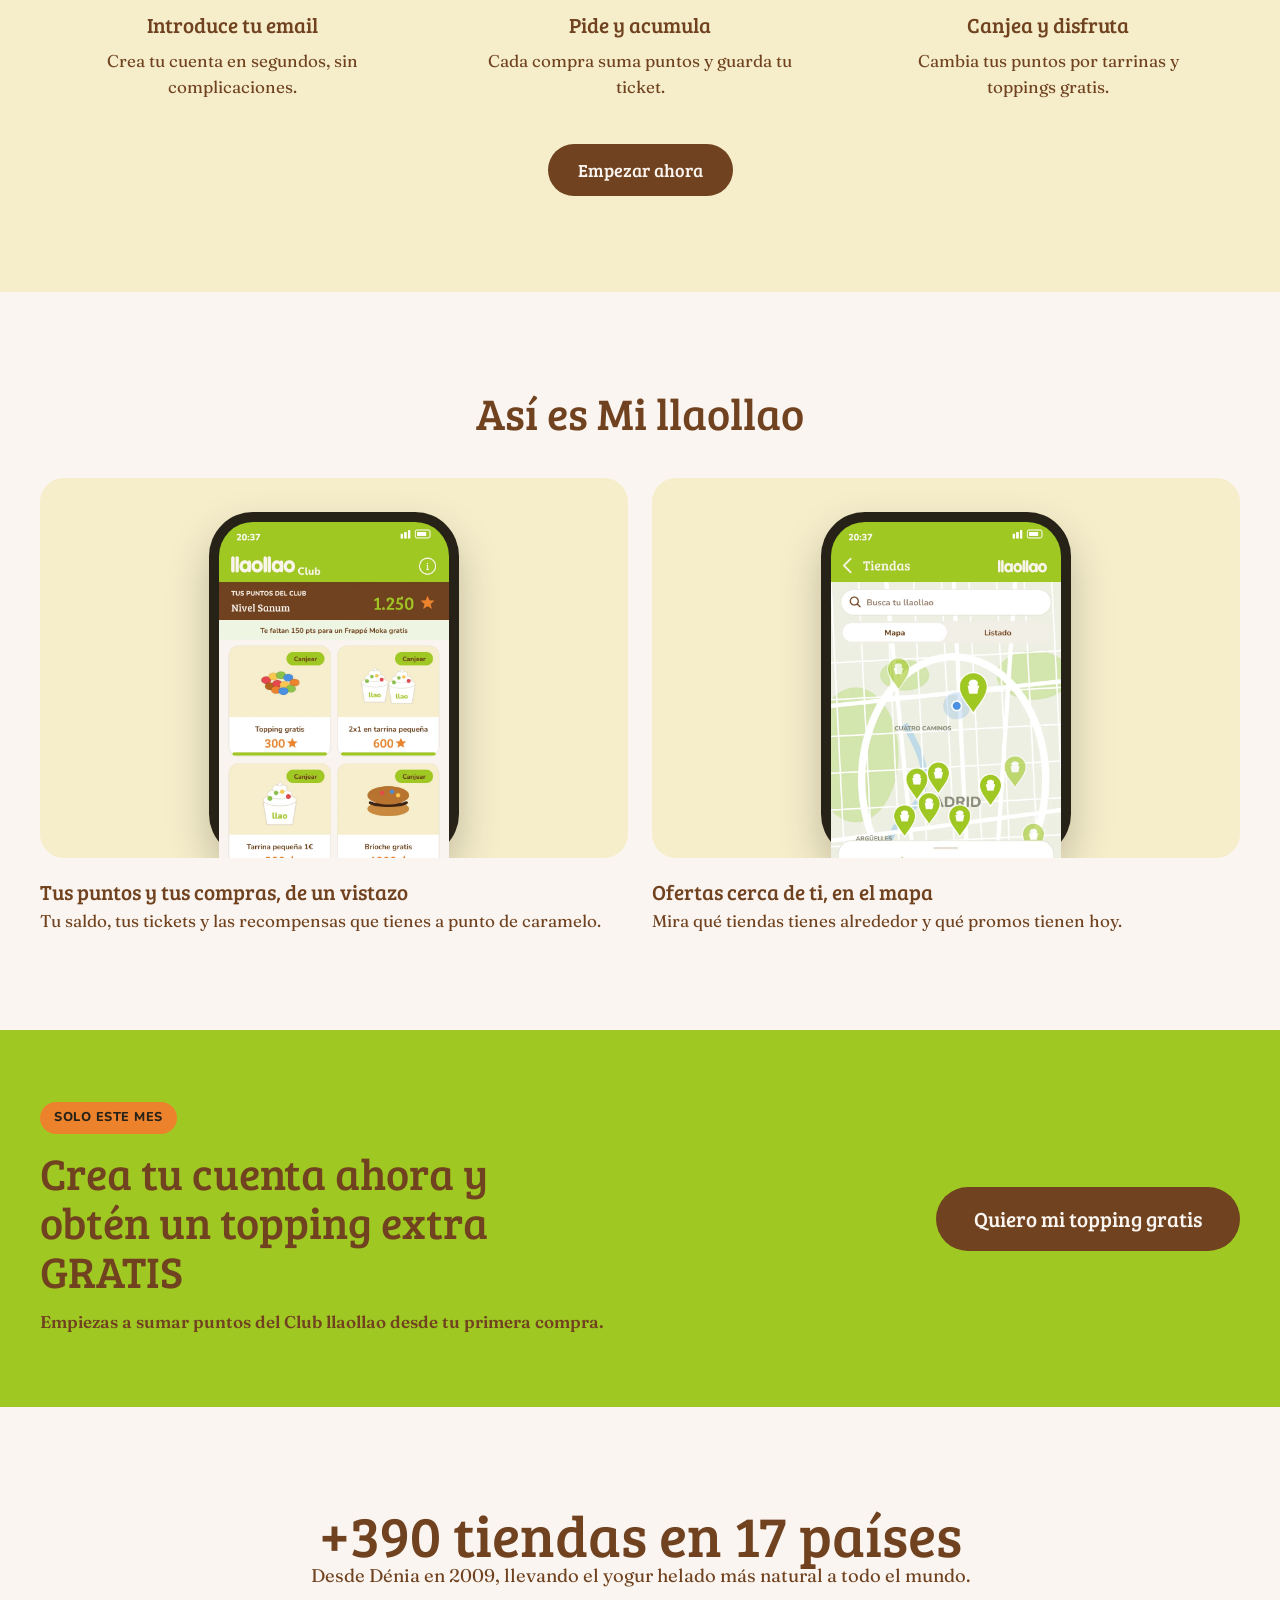
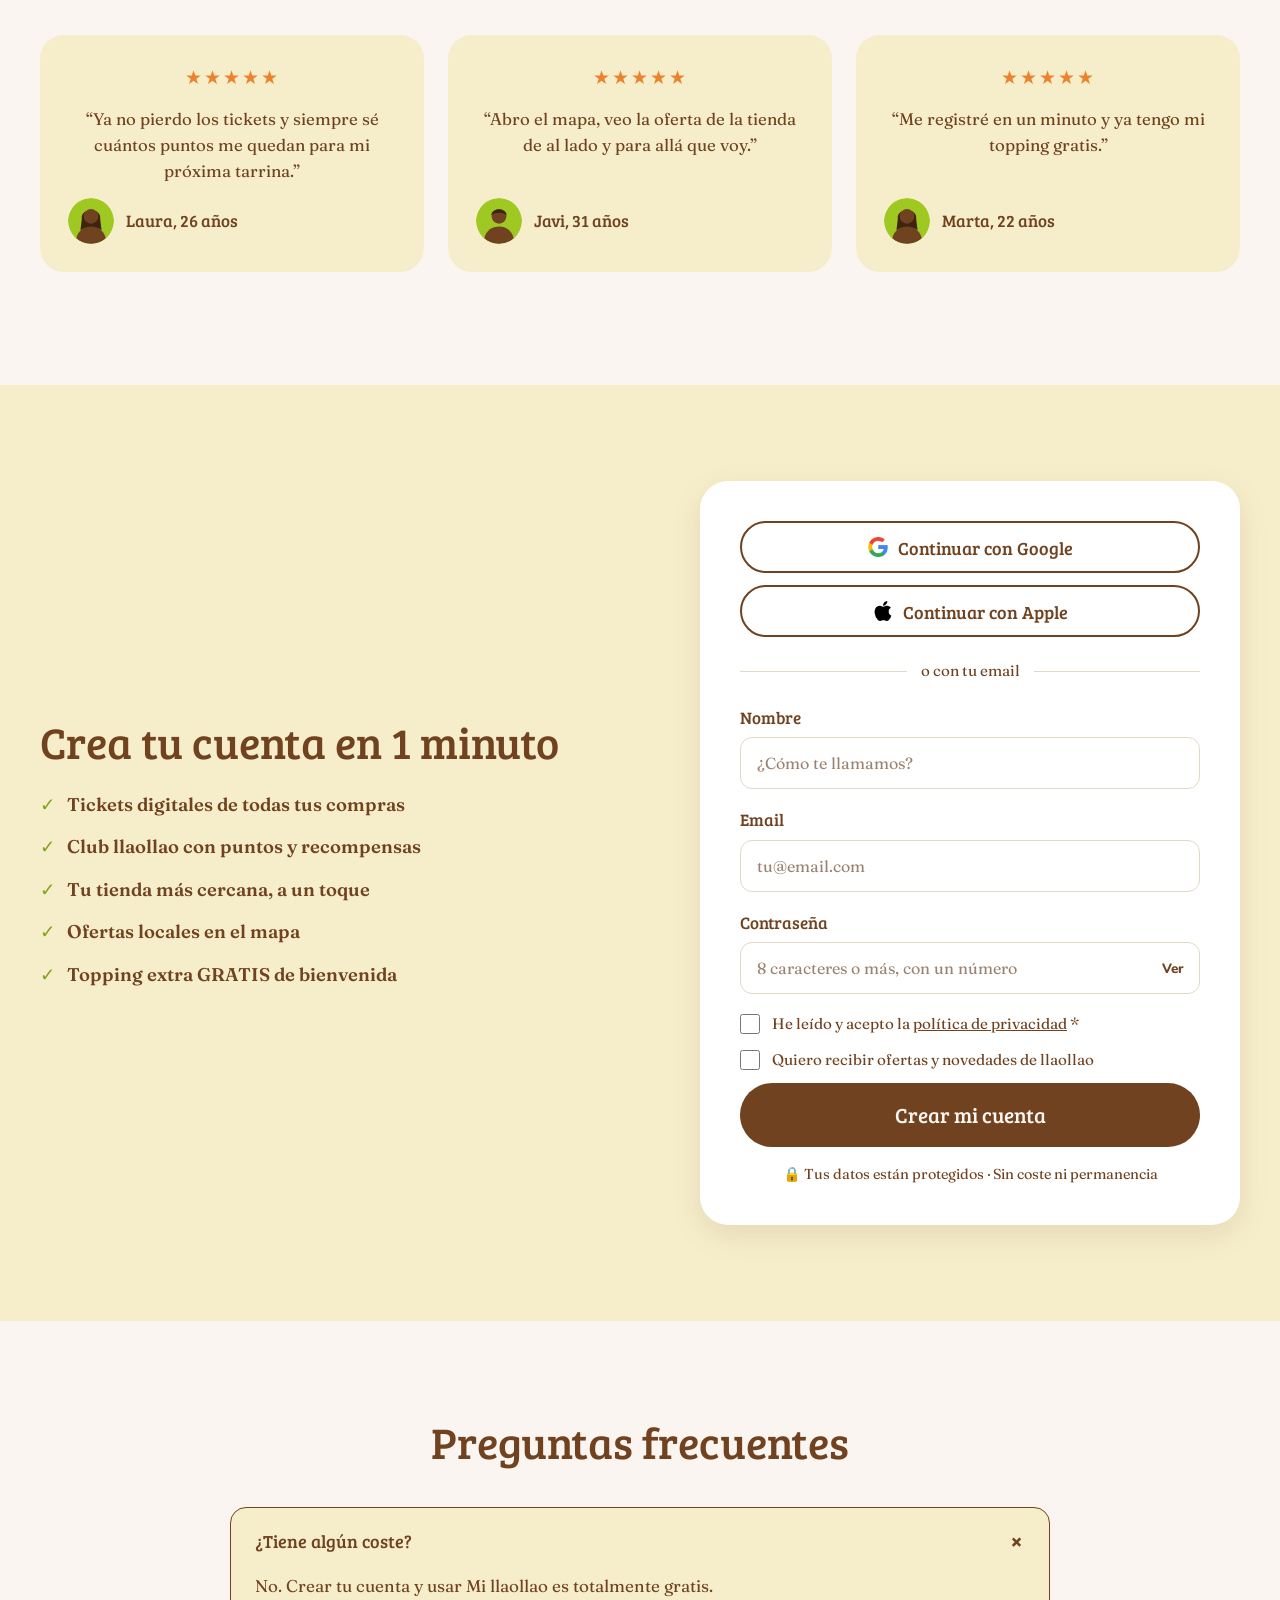
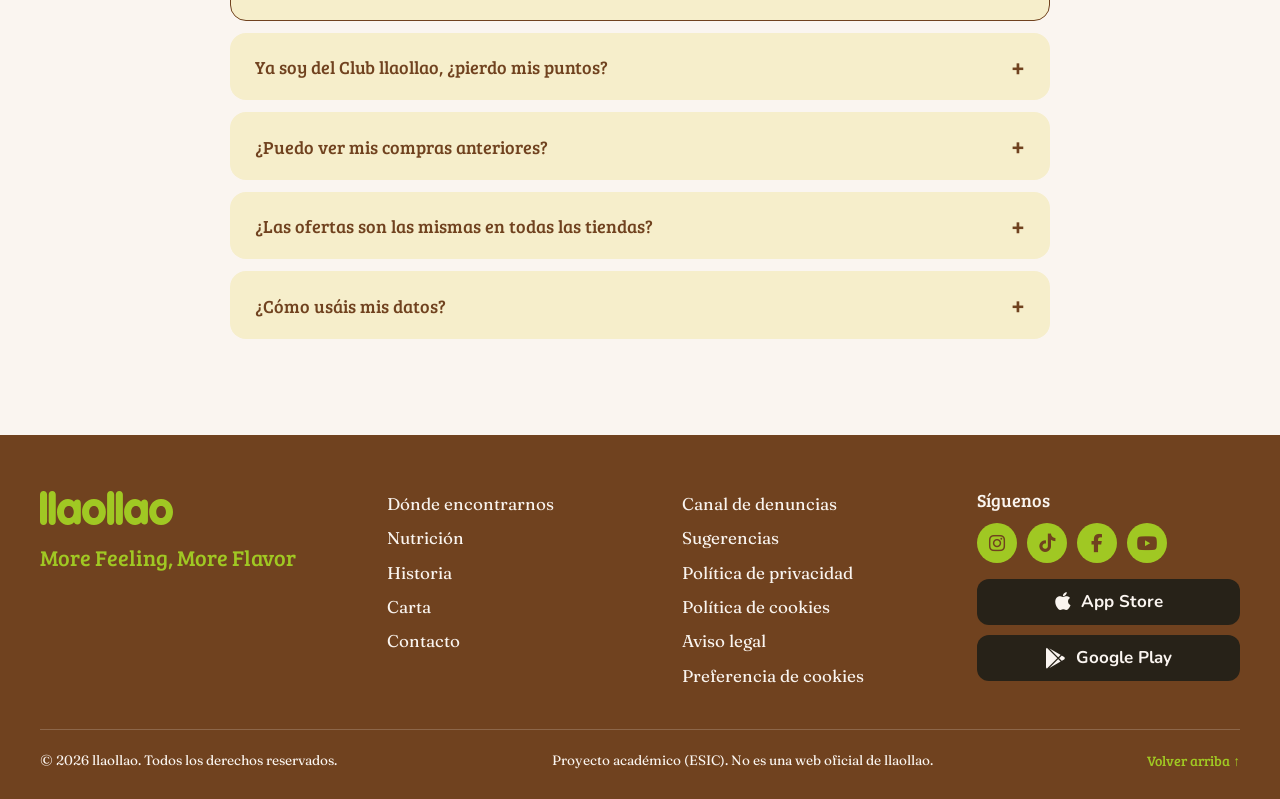
==== commit 4f3c0f47: "Titular del hero con el logotipo de llaollao en lugar de la palabra Co-Authored-By: Claude Opus 5.5 " ====
--- a/index.html
+++ b/index.html
@@ -35,7 +35,7 @@
       <img class="hero__tarrina hero__tarrina--2" src="img/tarrina.png" width="419" height="800" alt="" aria-hidden="true">
       <div class="contenedor hero__grid">
         <div class="hero__texto">
-          <h1 id="titulo-hero">Tu llaollao, más tuyo que nunca</h1>
+          <h1 id="titulo-hero">Tu <img class="logo-en-texto" src="img/logo-llaollao-blanco.svg" alt="llaollao" width="684" height="175">, más tuyo que nunca</h1>
           <p>Crea tu cuenta gratis en Mi llaollao y ten a mano tus tickets, tus puntos del Club y las ofertas de las tiendas que tienes cerca.</p>
           <a class="btn btn--primario btn--grande" href="#registro">Crear mi cuenta gratis</a>
           <p class="hero__micro">Gratis · En menos de 1 minuto</p>
--- a/css/styles.css
+++ b/css/styles.css
@@ -115,6 +115,7 @@
 }
 .hero__grid { display: grid; grid-template-columns: 1.15fr .85fr; align-items: center; gap: 48px; padding-block: clamp(48px, 7vw, 88px); position: relative; z-index: 1; }
 .hero h1 { color: var(--blanco); text-shadow: 0 2px 12px rgba(112, 66, 31, .25); }
+.logo-en-texto { display: inline-block; height: .74em; width: auto; vertical-align: -0.02em; margin: 0 .04em; filter: drop-shadow(0 2px 10px rgba(112, 66, 31, .25)); }
 .hero__texto p { font-weight: 600; font-size: 1.25rem; max-width: 34ch; }
 .hero__micro { margin-top: 18px; font-weight: 600; font-size: .95rem; }
 
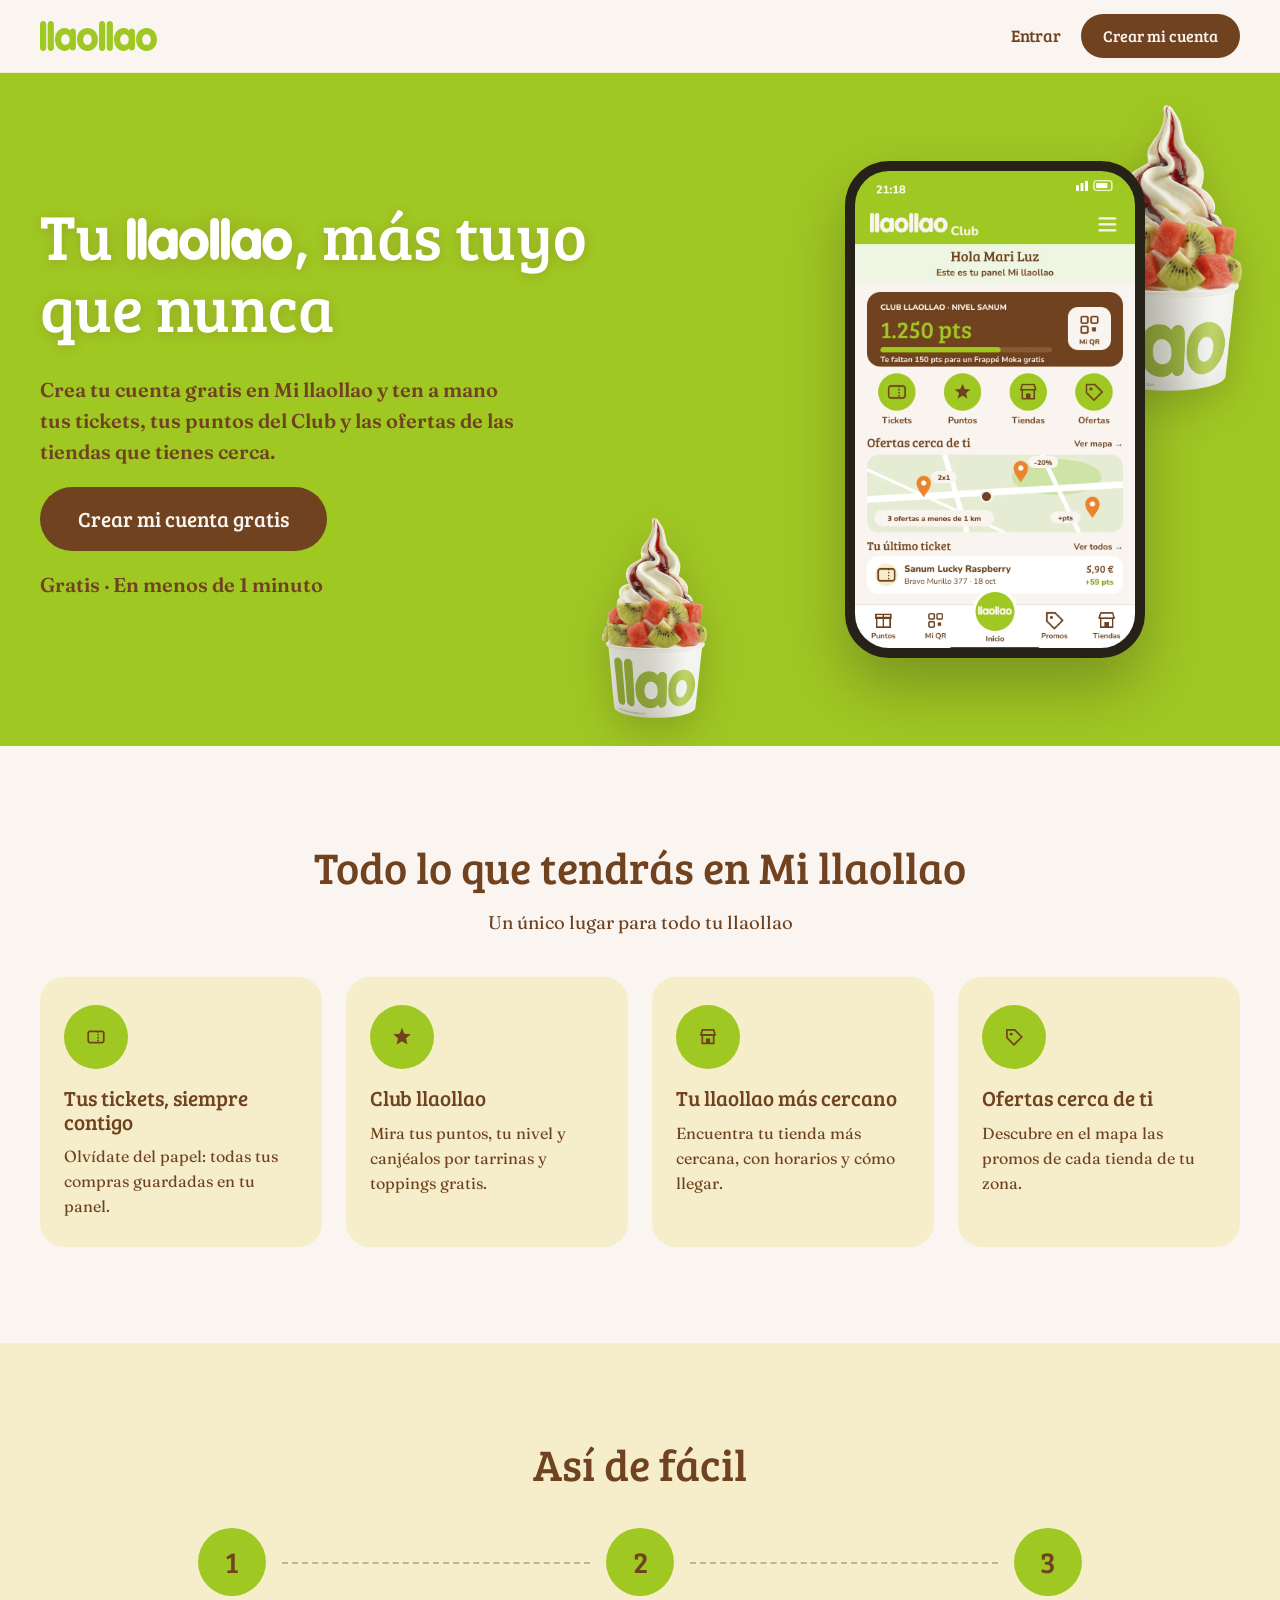
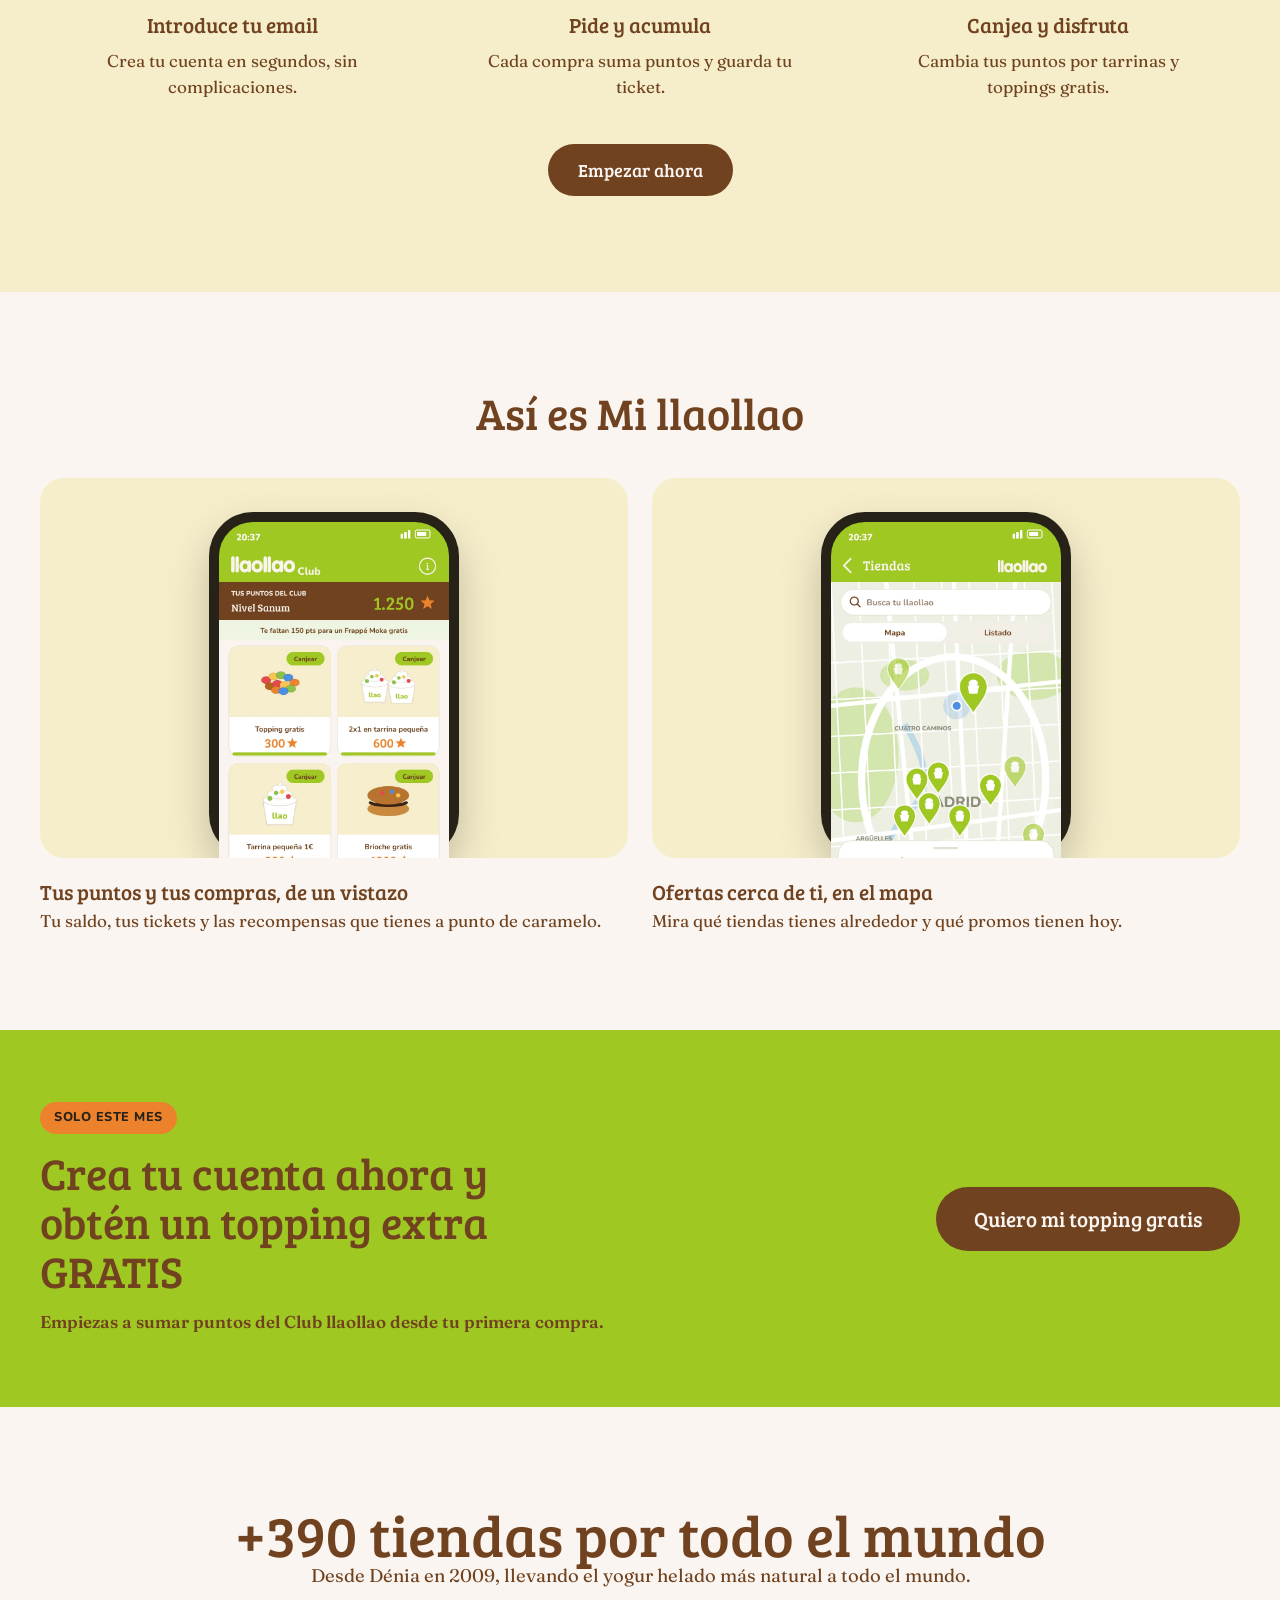
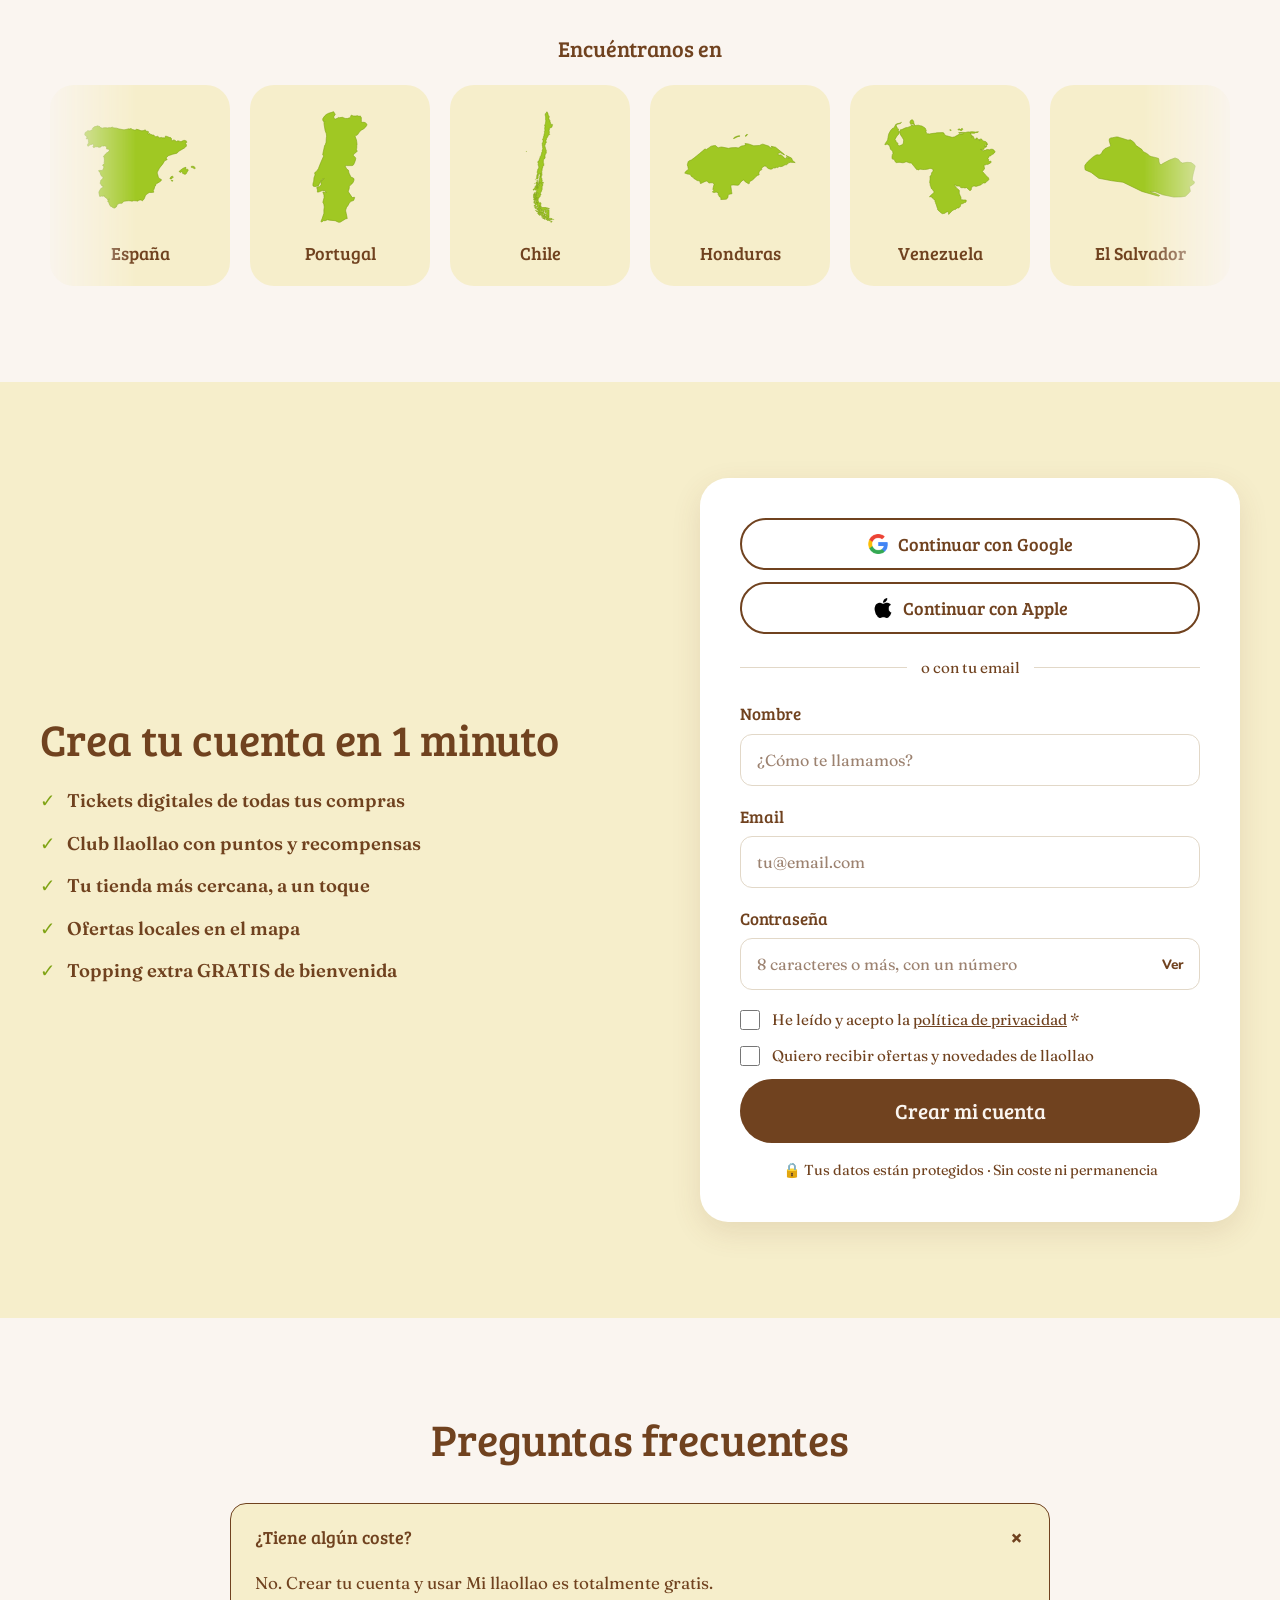
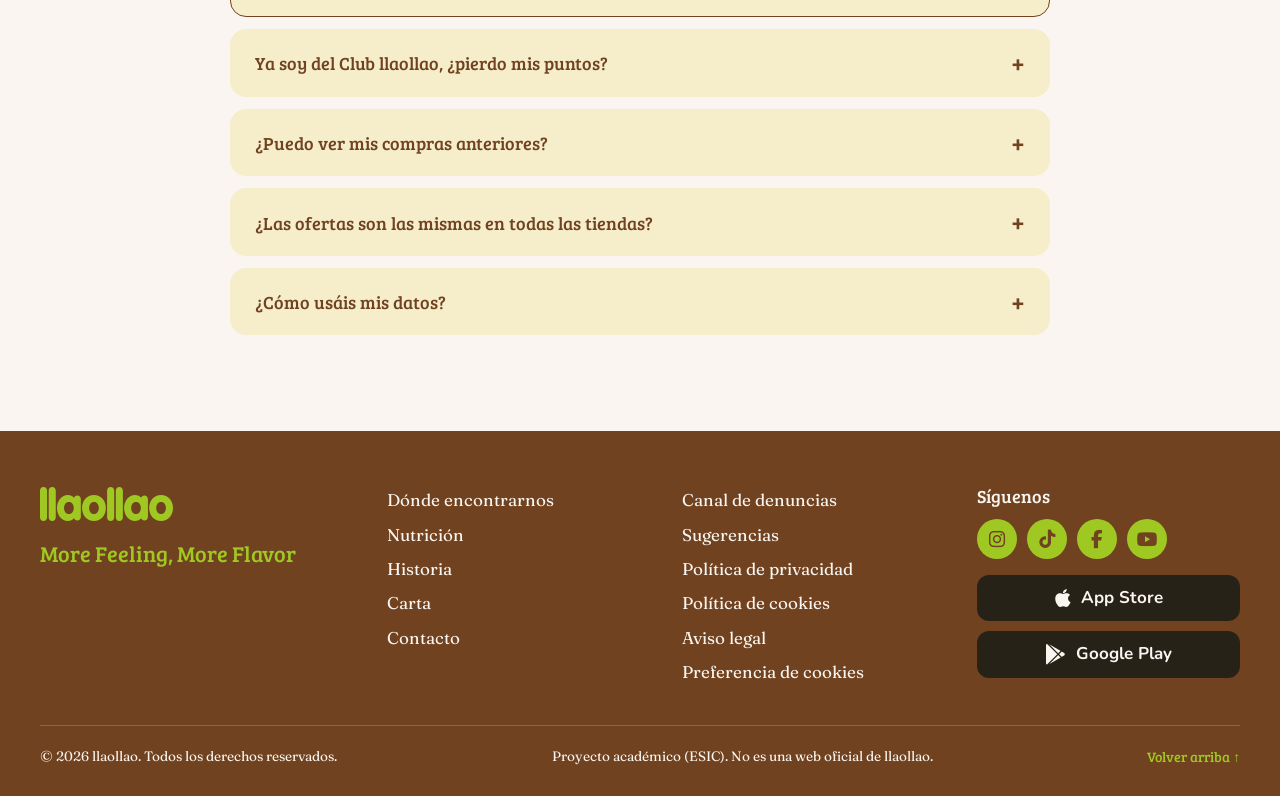
==== commit 96eafd25: "Sustituye las reseñas por un carrusel con los países donde está llaollao Co-Authored-By: Claude Opus" ====
--- a/index.html
+++ b/index.html
@@ -127,32 +127,35 @@
     <!-- 06 · Prueba social -->
     <section class="seccion" aria-labelledby="titulo-social">
       <div class="contenedor centrado">
-        <p id="titulo-social" class="cifra">+390 tiendas en 17 países</p>
+        <p id="titulo-social" class="cifra">+390 tiendas por todo el mundo</p>
         <p class="subtitulo">Desde Dénia en 2009, llevando el yogur helado más natural a todo el mundo.</p>
-        <ul class="testimonios" aria-label="Opiniones de clientes">
-          <li>
-            <figure class="testimonio">
-              <span class="estrellas" aria-label="5 de 5 estrellas">★★★★★</span>
-              <blockquote>“Ya no pierdo los tickets y siempre sé cuántos puntos me quedan para mi próxima tarrina.”</blockquote>
-              <figcaption><img src="img/avatar-mujer.svg" alt="" width="46" height="46">Laura, 26 años</figcaption>
-            </figure>
-          </li>
-          <li>
-            <figure class="testimonio">
-              <span class="estrellas" aria-label="5 de 5 estrellas">★★★★★</span>
-              <blockquote>“Abro el mapa, veo la oferta de la tienda de al lado y para allá que voy.”</blockquote>
-              <figcaption><img src="img/avatar-hombre.svg" alt="" width="46" height="46">Javi, 31 años</figcaption>
-            </figure>
-          </li>
-          <li>
-            <figure class="testimonio">
-              <span class="estrellas" aria-label="5 de 5 estrellas">★★★★★</span>
-              <blockquote>“Me registré en un minuto y ya tengo mi topping gratis.”</blockquote>
-              <figcaption><img src="img/avatar-mujer.svg" alt="" width="46" height="46">Marta, 22 años</figcaption>
-            </figure>
-          </li>
-        </ul>
-        <div class="puntos-carrusel" aria-label="Elegir opinión"></div>
+        <p class="paises__titulo">Encuéntranos en</p>
+        <div class="paises" role="region" aria-label="Países donde está llaollao: España, Portugal, Chile, Honduras, Venezuela, El Salvador, Malasia, Filipinas y Singapur" tabindex="0">
+          <div class="paises__pista">
+            <ul class="paises__lista">
+              <li class="pais"><img src="img/paises/espana.svg" alt="" width="200" height="200" loading="lazy"><span>España</span></li>
+              <li class="pais"><img src="img/paises/portugal.svg" alt="" width="200" height="200" loading="lazy"><span>Portugal</span></li>
+              <li class="pais"><img src="img/paises/chile.svg" alt="" width="200" height="200" loading="lazy"><span>Chile</span></li>
+              <li class="pais"><img src="img/paises/honduras.svg" alt="" width="200" height="200" loading="lazy"><span>Honduras</span></li>
+              <li class="pais"><img src="img/paises/venezuela.svg" alt="" width="200" height="200" loading="lazy"><span>Venezuela</span></li>
+              <li class="pais"><img src="img/paises/el-salvador.svg" alt="" width="200" height="200" loading="lazy"><span>El Salvador</span></li>
+              <li class="pais"><img src="img/paises/malasia.svg" alt="" width="200" height="200" loading="lazy"><span>Malasia</span></li>
+              <li class="pais"><img src="img/paises/filipinas.svg" alt="" width="200" height="200" loading="lazy"><span>Filipinas</span></li>
+              <li class="pais"><img src="img/paises/singapur.svg" alt="" width="200" height="200" loading="lazy"><span>Singapur</span></li>
+            </ul>
+            <ul class="paises__lista" aria-hidden="true">
+              <li class="pais"><img src="img/paises/espana.svg" alt="" width="200" height="200" loading="lazy"><span>España</span></li>
+              <li class="pais"><img src="img/paises/portugal.svg" alt="" width="200" height="200" loading="lazy"><span>Portugal</span></li>
+              <li class="pais"><img src="img/paises/chile.svg" alt="" width="200" height="200" loading="lazy"><span>Chile</span></li>
+              <li class="pais"><img src="img/paises/honduras.svg" alt="" width="200" height="200" loading="lazy"><span>Honduras</span></li>
+              <li class="pais"><img src="img/paises/venezuela.svg" alt="" width="200" height="200" loading="lazy"><span>Venezuela</span></li>
+              <li class="pais"><img src="img/paises/el-salvador.svg" alt="" width="200" height="200" loading="lazy"><span>El Salvador</span></li>
+              <li class="pais"><img src="img/paises/malasia.svg" alt="" width="200" height="200" loading="lazy"><span>Malasia</span></li>
+              <li class="pais"><img src="img/paises/filipinas.svg" alt="" width="200" height="200" loading="lazy"><span>Filipinas</span></li>
+              <li class="pais"><img src="img/paises/singapur.svg" alt="" width="200" height="200" loading="lazy"><span>Singapur</span></li>
+            </ul>
+          </div>
+        </div>
       </div>
     </section>
 
--- a/css/styles.css
+++ b/css/styles.css
@@ -115,7 +115,7 @@
 }
 .hero__grid { display: grid; grid-template-columns: 1.15fr .85fr; align-items: center; gap: 48px; padding-block: clamp(48px, 7vw, 88px); position: relative; z-index: 1; }
 .hero h1 { color: var(--blanco); text-shadow: 0 2px 12px rgba(112, 66, 31, .25); }
-.logo-en-texto { display: inline-block; height: .74em; width: auto; vertical-align: -0.02em; margin: 0 .04em; filter: drop-shadow(0 2px 10px rgba(112, 66, 31, .25)); }
+.logo-en-texto { display: inline-block; height: .66em; width: auto; vertical-align: baseline; margin: 0 .02em; filter: drop-shadow(0 2px 10px rgba(112, 66, 31, .25)); }
 .hero__texto p { font-weight: 600; font-size: 1.25rem; max-width: 34ch; }
 .hero__micro { margin-top: 18px; font-weight: 600; font-size: .95rem; }
 
@@ -175,6 +175,19 @@
 .puntos-carrusel { display: none; justify-content: center; gap: 10px; margin-top: 18px; }
 .puntos-carrusel button { width: 10px; height: 10px; padding: 0; border-radius: 50%; border: 0; background: var(--linea); cursor: pointer; }
 .puntos-carrusel button[aria-current="true"] { background: var(--marron); }
+
+/* ---------- Carrusel de países ---------- */
+.paises__titulo { font-family: var(--f-titulo); font-size: 1.4rem; margin: 40px 0 20px; }
+.paises { overflow: hidden; -webkit-mask-image: linear-gradient(90deg, transparent, #000 8%, #000 92%, transparent); mask-image: linear-gradient(90deg, transparent, #000 8%, #000 92%, transparent); }
+.paises:focus-visible { outline-offset: 6px; }
+.paises__pista { display: flex; width: max-content; animation: desfile 38s linear infinite; }
+.paises:hover .paises__pista, .paises:focus-within .paises__pista { animation-play-state: paused; }
+.paises__lista { display: flex; gap: 20px; list-style: none; margin: 0; padding: 0 10px; }
+.pais { width: 180px; background: var(--beige); border-radius: var(--radio); padding: 22px 16px 18px; display: flex; flex-direction: column; align-items: center; gap: 12px; transition: transform .2s ease; }
+.pais:hover { transform: translateY(-4px); }
+.pais img { width: 120px; height: 120px; object-fit: contain; }
+.pais span { font-family: var(--f-titulo); font-size: 1.15rem; }
+@keyframes desfile { to { transform: translateX(-50%); } }
 
 /* ---------- Formulario ---------- */
 .registro { display: grid; grid-template-columns: 1fr 540px; gap: 56px; align-items: center; }
@@ -311,6 +324,9 @@
   .puntos-carrusel { display: flex; }
 
   .tarjeta-form { padding: 22px; }
+  .pais { width: 140px; padding: 16px 12px 14px; }
+  .pais img { width: 90px; height: 90px; }
+  .paises__pista { animation-duration: 30s; }
   .faq__pregunta { padding: 16px 18px; font-size: 1.05rem; }
   .faq__respuesta { padding: 0 18px 16px; }
 
@@ -322,5 +338,7 @@
   html { scroll-behavior: auto; }
   *, *::before, *::after { transition: none !important; animation: none !important; }
   .aparecer { opacity: 1; transform: none; }
+  .paises { overflow-x: auto; }
+  .paises__lista[aria-hidden] { display: none; }
   .hero__tarrina { transform: rotate(var(--giro)); }
 }
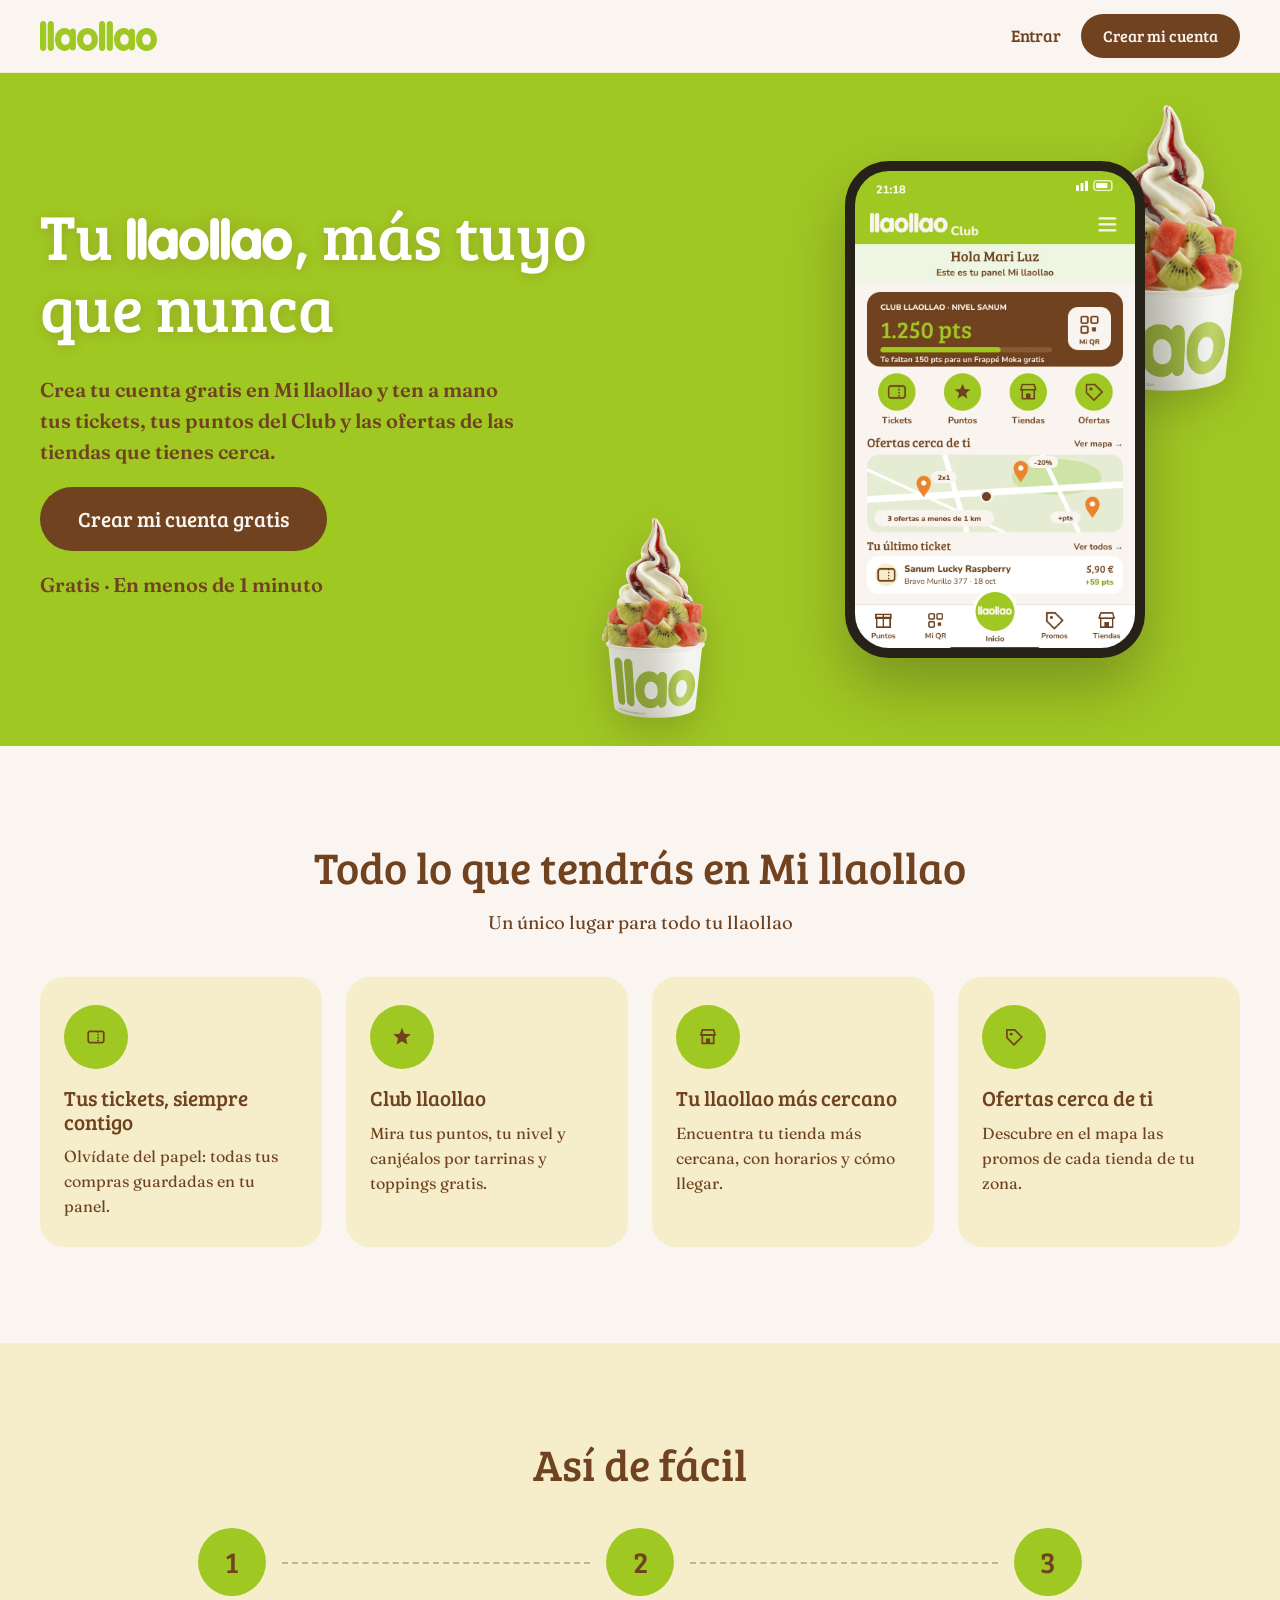
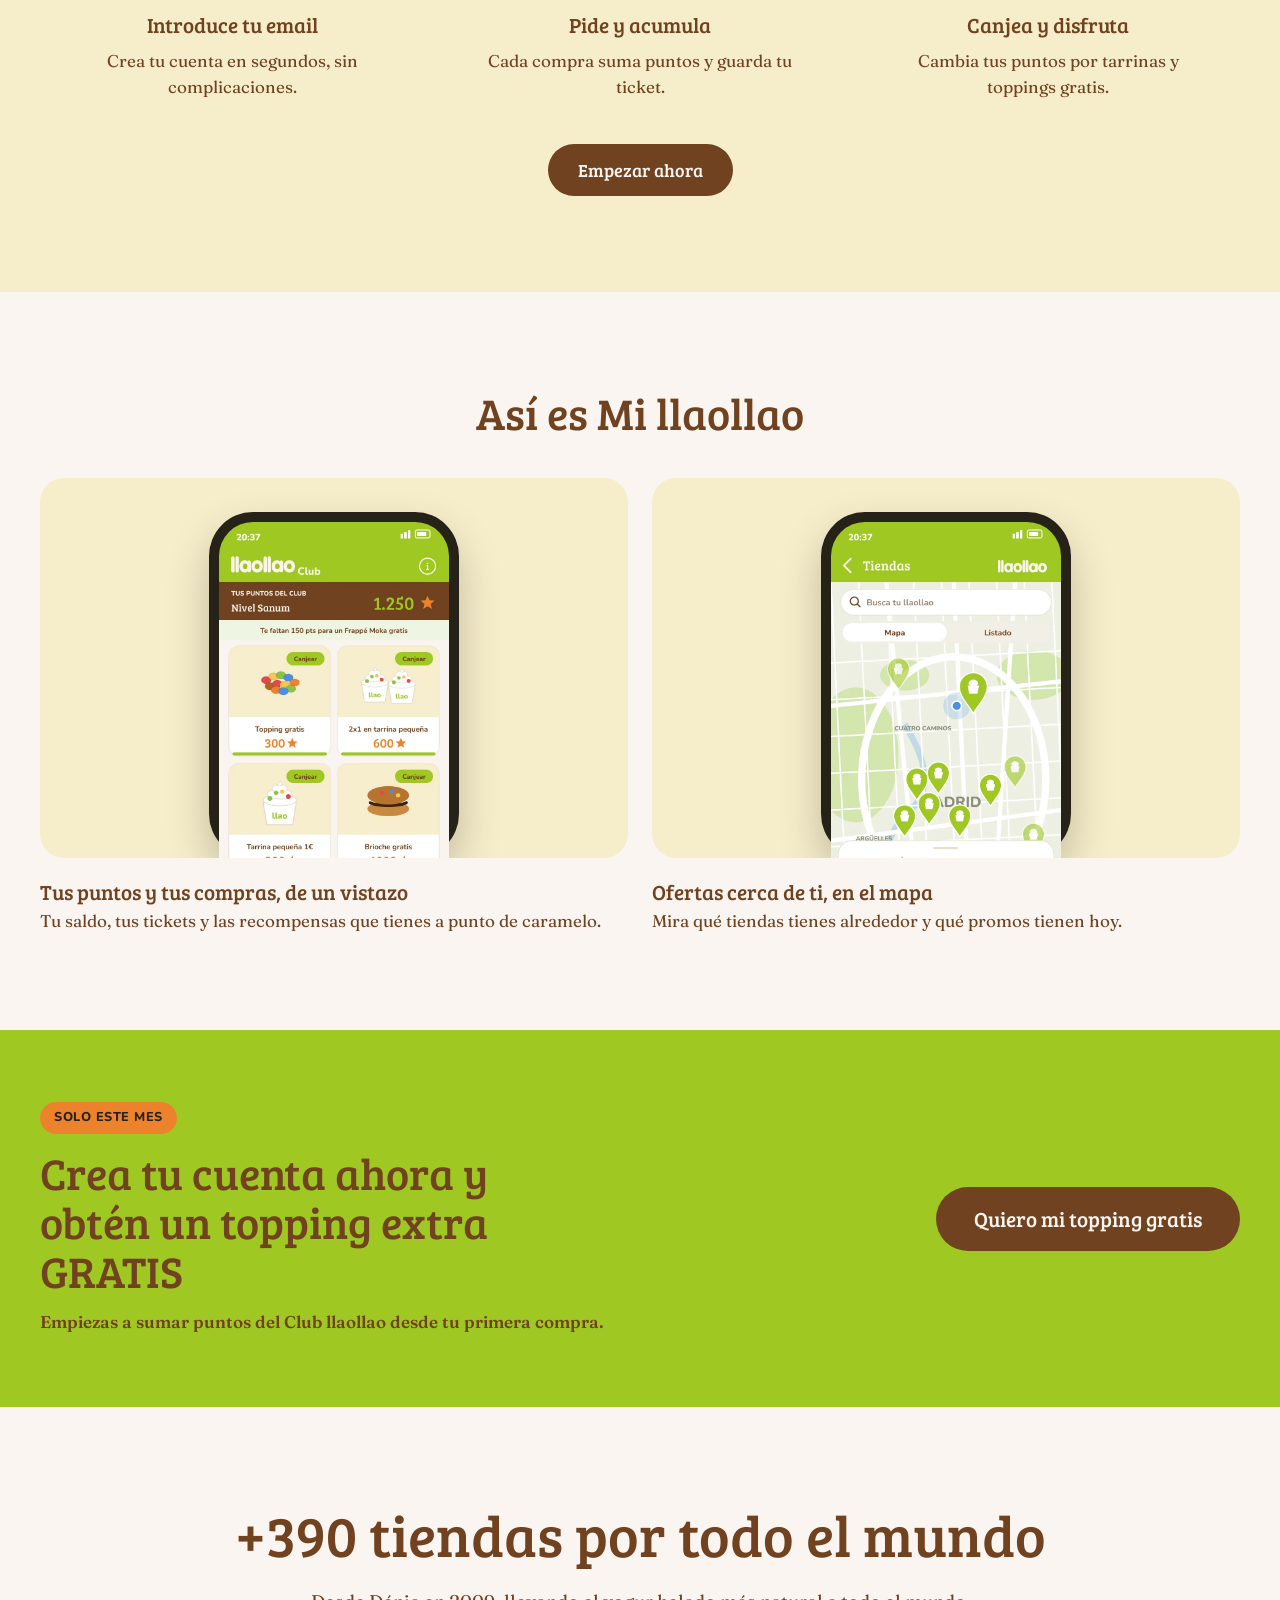
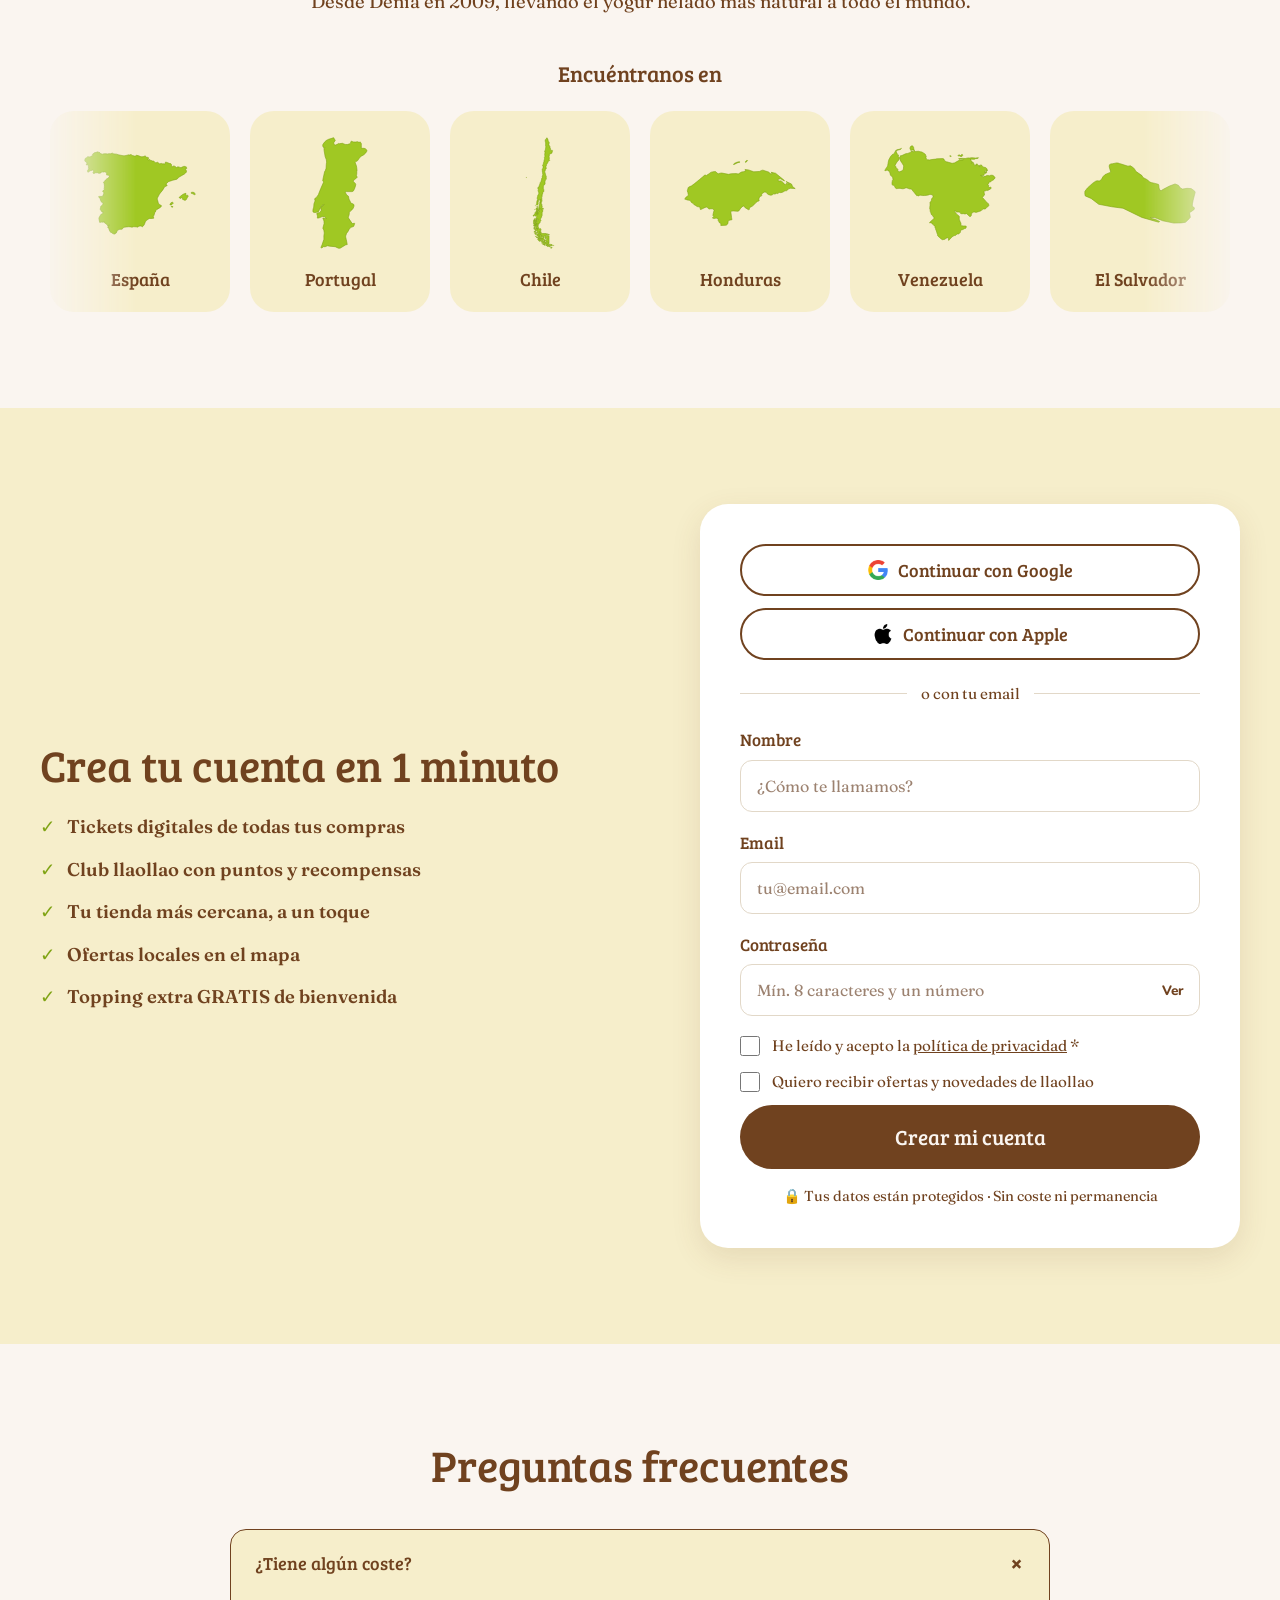
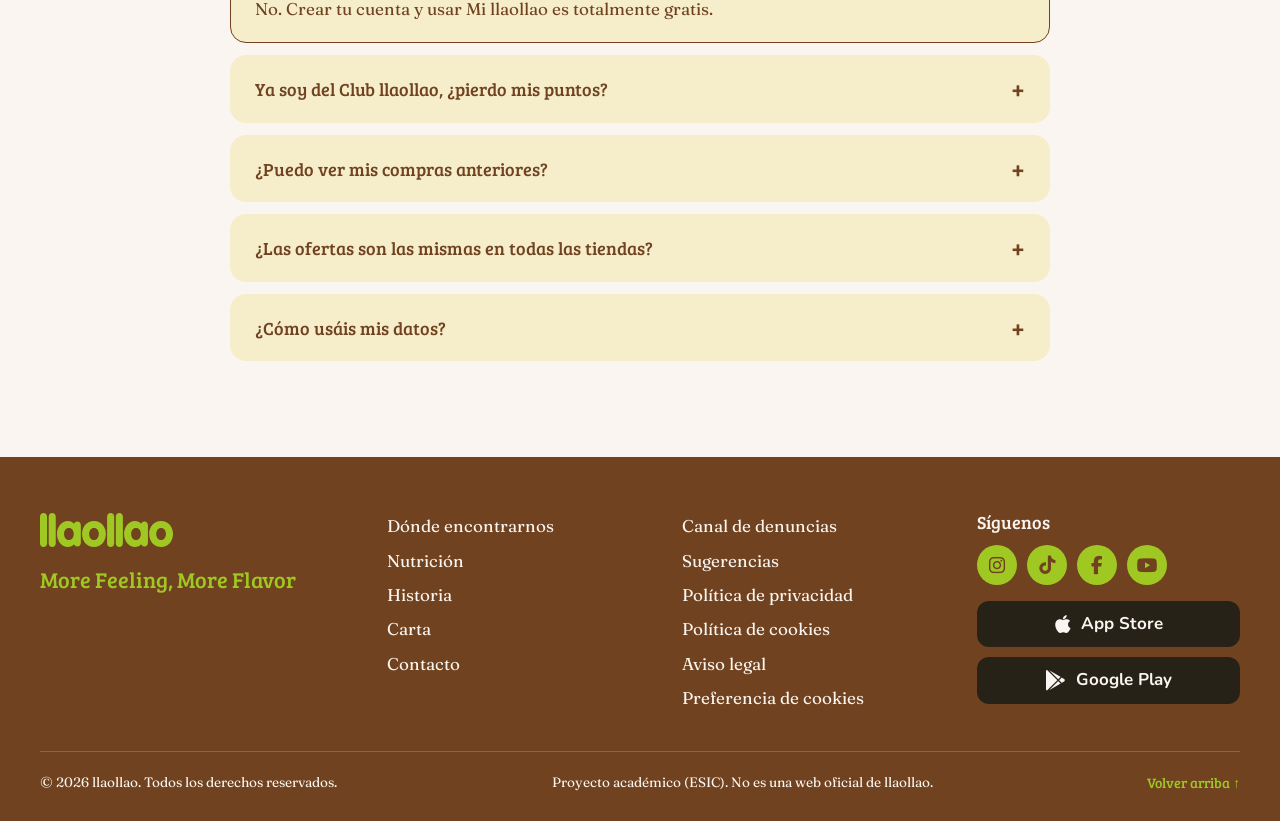
==== commit e5eb6a35: "Ajustes móvil: espacio bajo la cifra y texto de ayuda de la contraseña Co-Authored-By: Claude Opus 5" ====
--- a/index.html
+++ b/index.html
@@ -10,7 +10,7 @@
   <link rel="preload" href="css/fonts/bree-serif-400.woff2" as="font" type="font/woff2" crossorigin>
   <link rel="stylesheet" href="css/fontawesome/css/fontawesome.min.css">
   <link rel="stylesheet" href="css/fontawesome/css/brands.min.css">
-  <link rel="stylesheet" href="css/styles.css">
+  <link rel="stylesheet" href="css/styles.css?v=20261029b">
 </head>
 <body>
   <a class="saltar" href="#contenido">Saltar al contenido</a>
@@ -194,7 +194,7 @@
             <div class="campo">
               <label for="password">Contraseña</label>
               <div class="pass">
-                <input id="password" name="password" type="password" autocomplete="new-password" placeholder="8 caracteres o más, con un número" data-validar="password" aria-describedby="error-password" required>
+                <input id="password" name="password" type="password" autocomplete="new-password" placeholder="Mín. 8 caracteres y un número" data-validar="password" aria-describedby="error-password" required>
                 <button class="pass__ver" type="button" aria-controls="password" aria-pressed="false">Ver</button>
               </div>
               <p class="mensaje-error" id="error-password" role="alert"></p>
@@ -293,7 +293,7 @@
     </div>
   </footer>
 
-  <script src="js/main.js" defer></script>
-  <script src="js/formulario.js" defer></script>
+  <script src="js/main.js?v=20261029b" defer></script>
+  <script src="js/formulario.js?v=20261029b" defer></script>
 </body>
 </html>
--- a/css/styles.css
+++ b/css/styles.css
@@ -164,7 +164,7 @@
 .regalo p { font-weight: 600; margin: 0; }
 
 /* ---------- Prueba social ---------- */
-.cifra { font-family: var(--f-titulo); font-size: clamp(2.4rem, 5vw, 3.6rem); line-height: 1.1; margin: 0; }
+.cifra { font-family: var(--f-titulo); font-size: clamp(2.4rem, 5vw, 3.6rem); line-height: 1.1; margin: 0 0 .45em; }
 .testimonios { display: grid; grid-template-columns: repeat(3, 1fr); gap: 24px; margin-top: 44px; list-style: none; padding: 0; }
 .testimonios > li { display: flex; }
 .testimonio { flex: 1; background: var(--beige); border-radius: var(--radio); padding: 28px; display: flex; flex-direction: column; gap: 14px; margin: 0; }
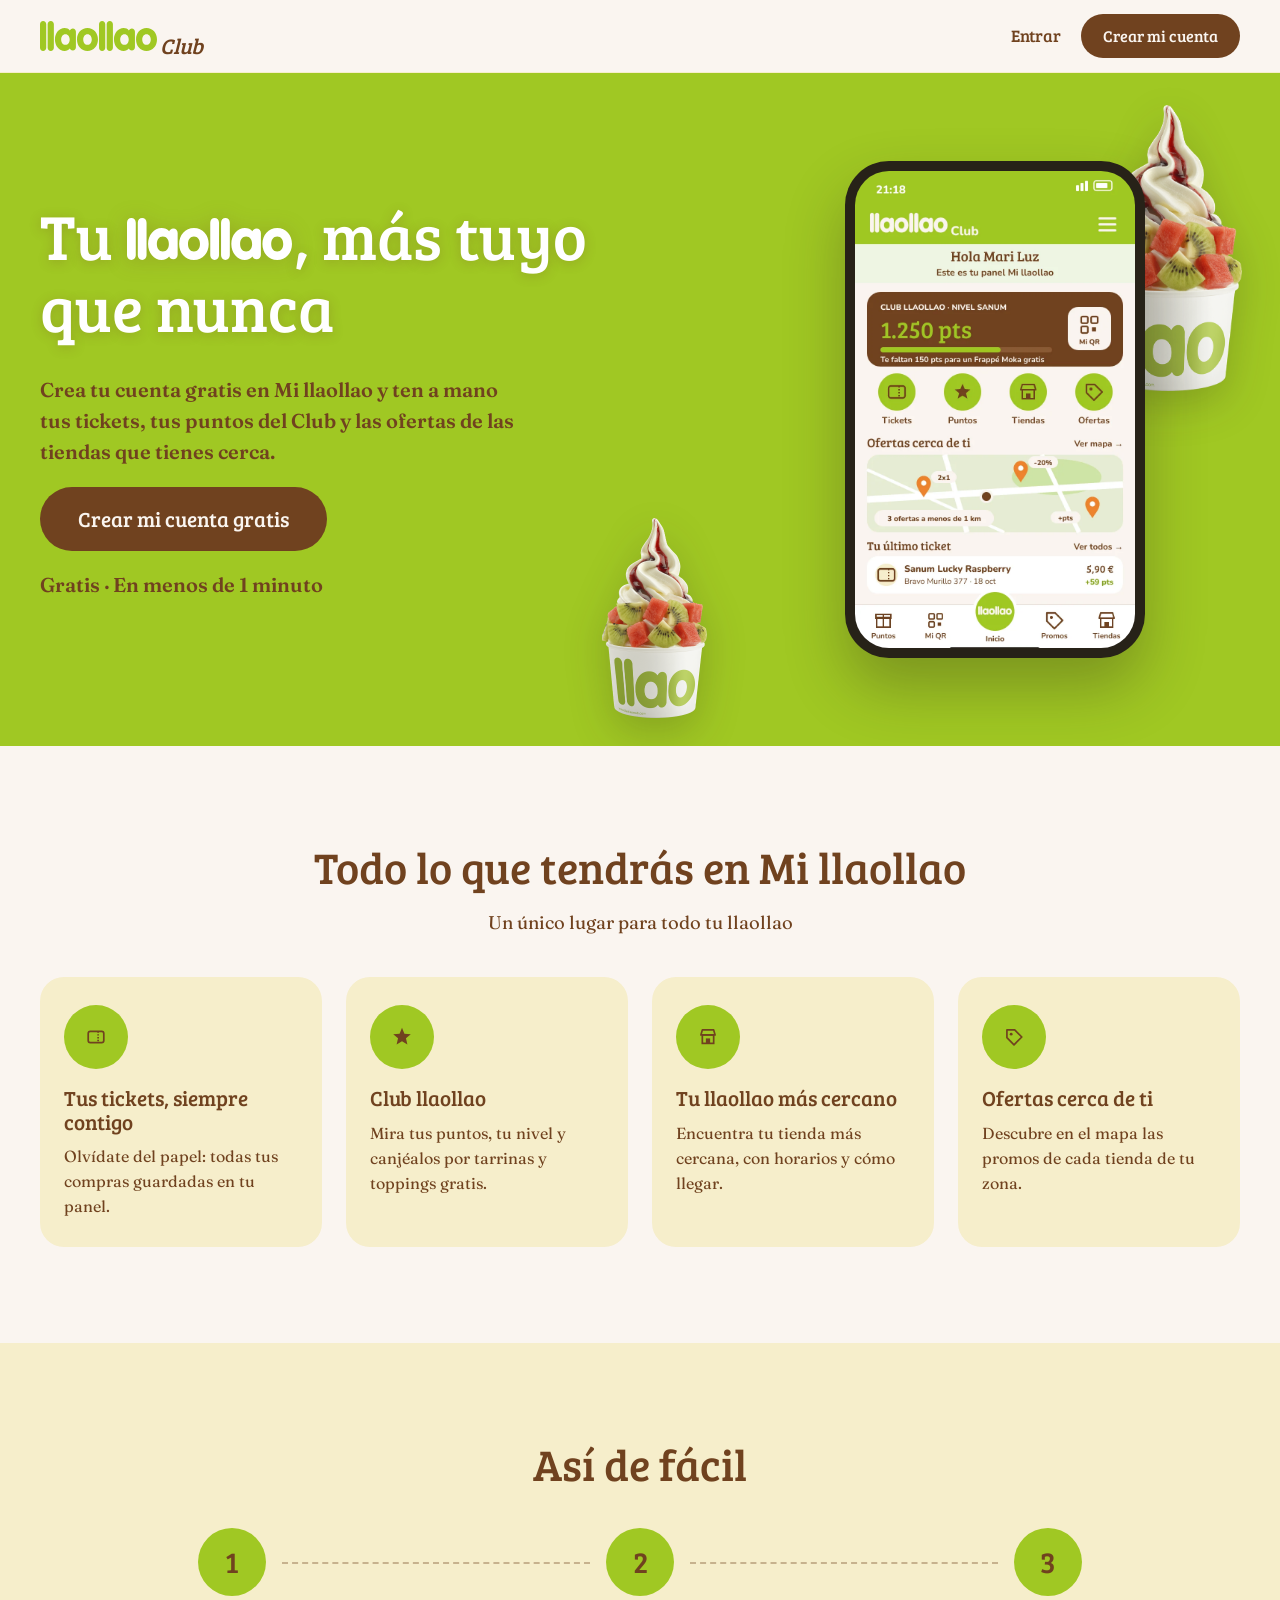
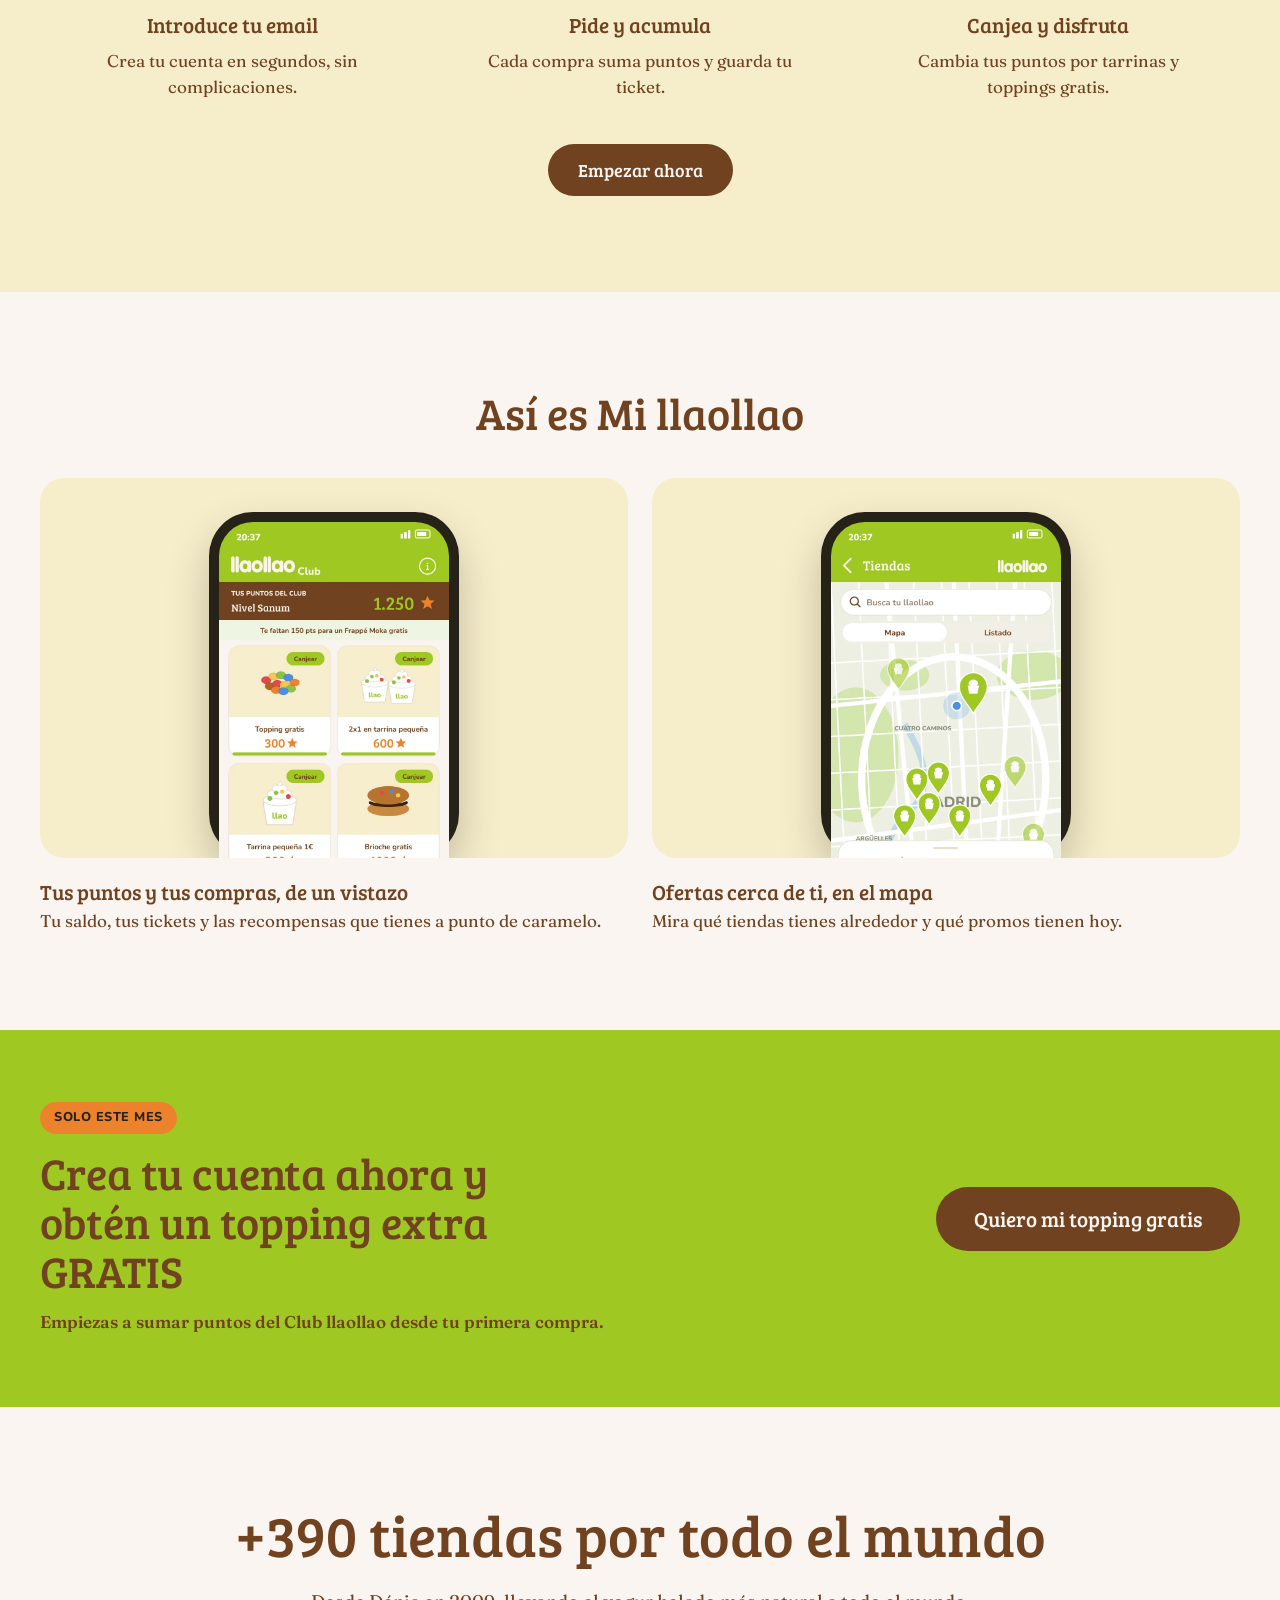
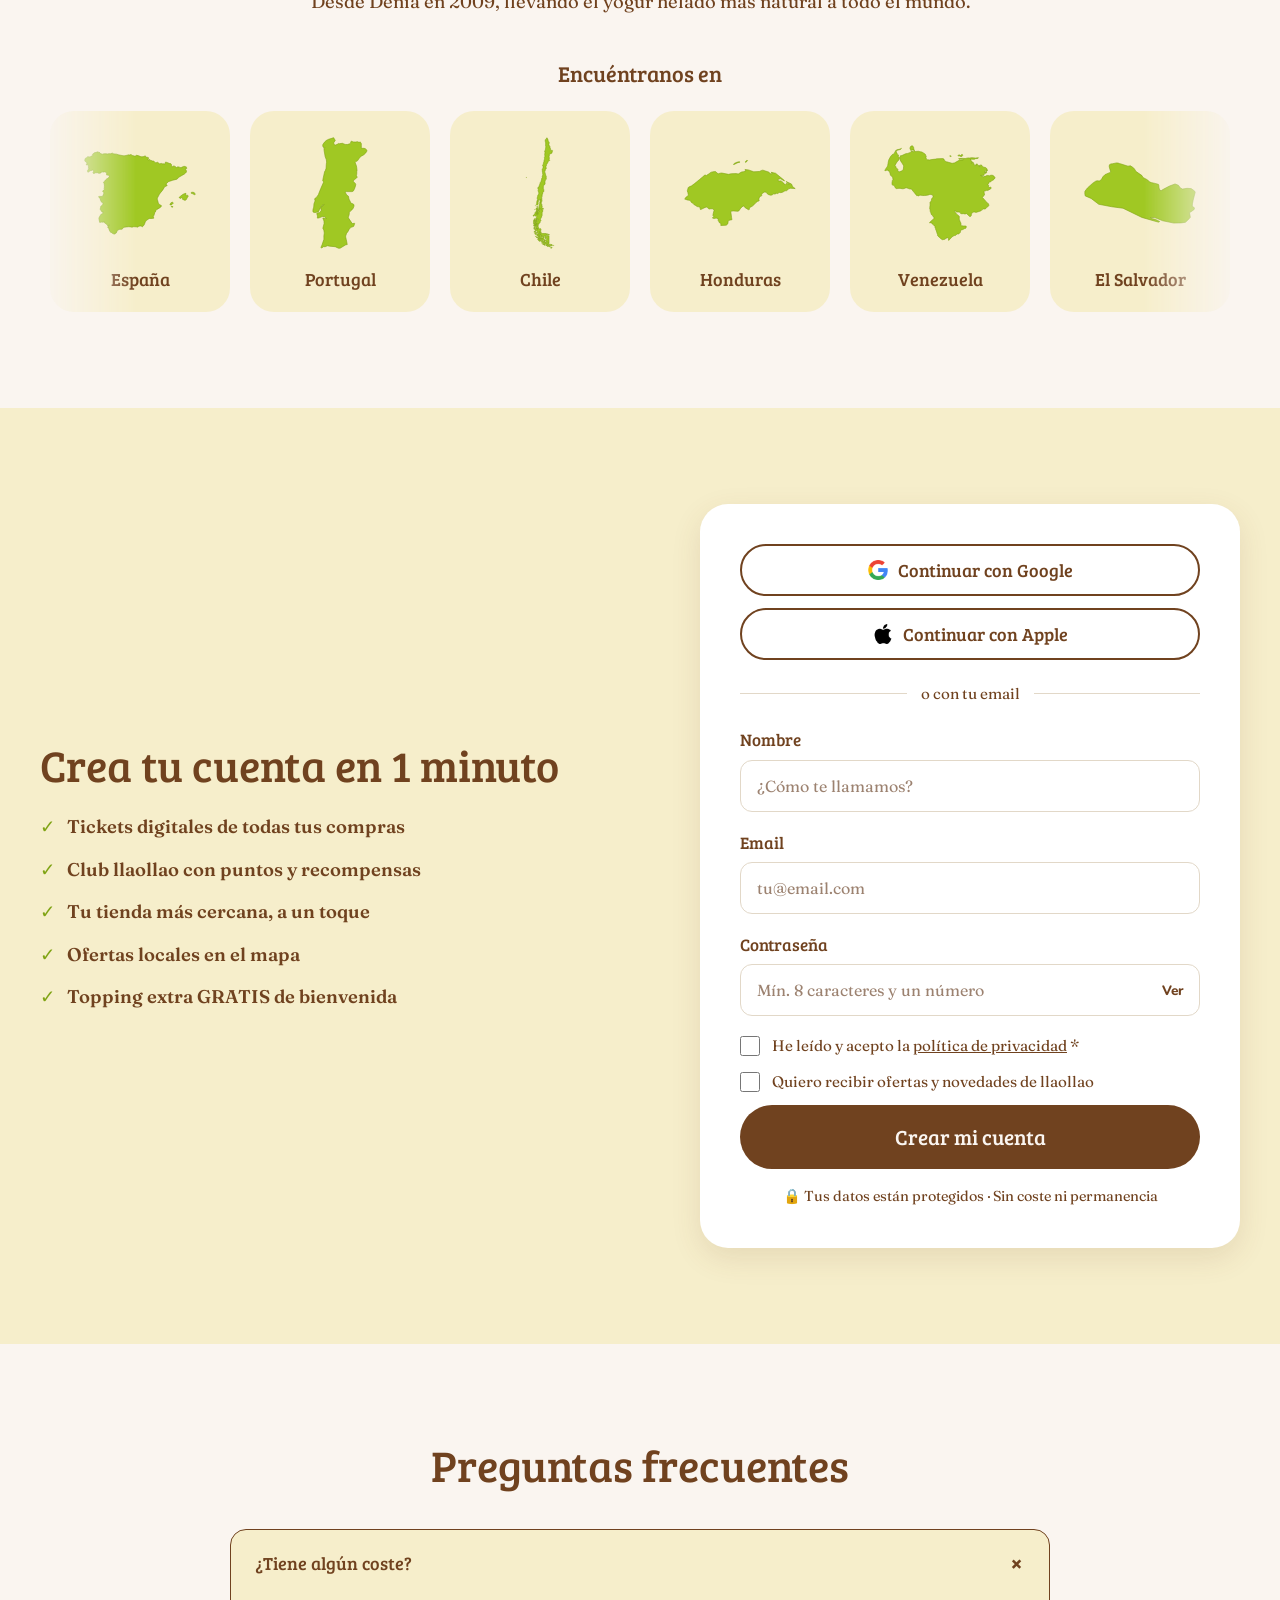
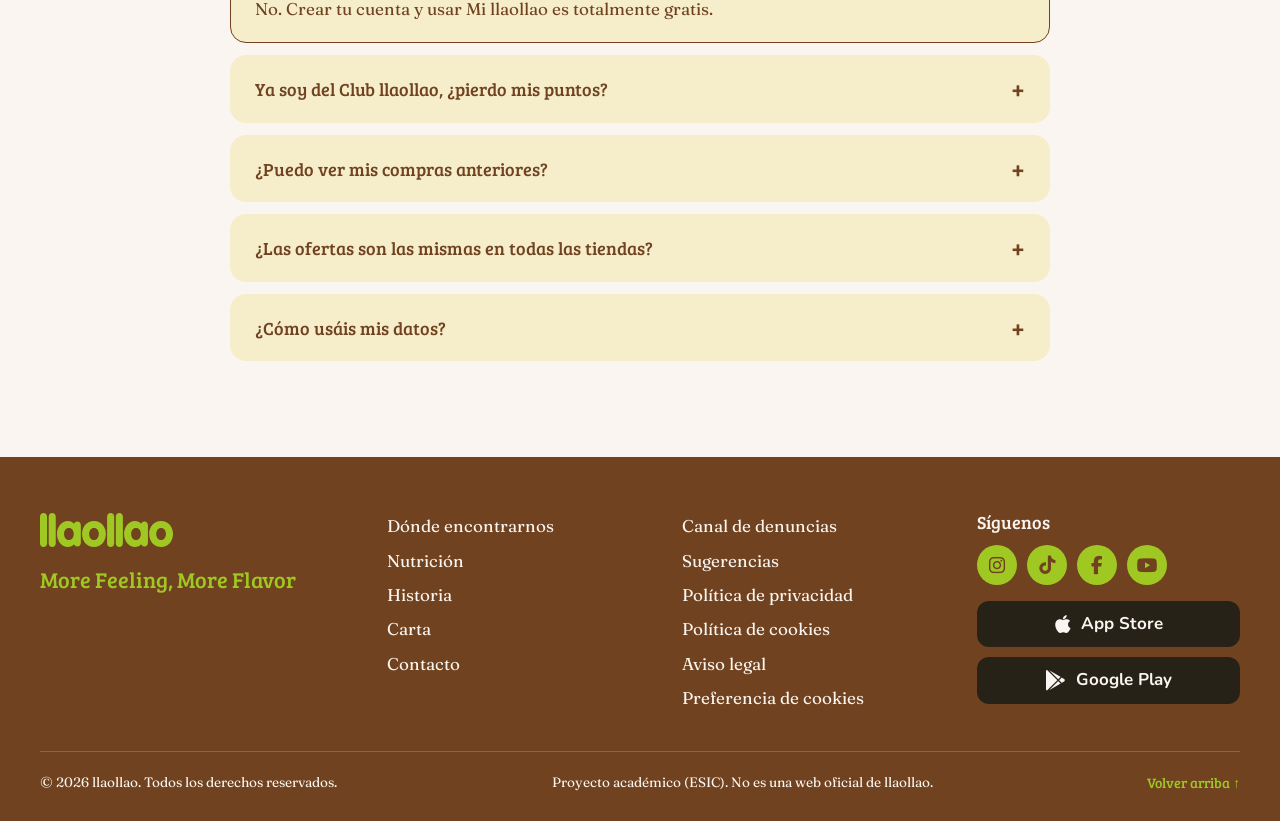
==== commit 6018bfd4: "Header con el logotipo llaollao Club Co-Authored-By: Claude Opus 5.5 <noreply@anthropic.com> Claude-" ====
--- a/index.html
+++ b/index.html
@@ -10,7 +10,7 @@
   <link rel="preload" href="css/fonts/bree-serif-400.woff2" as="font" type="font/woff2" crossorigin>
   <link rel="stylesheet" href="css/fontawesome/css/fontawesome.min.css">
   <link rel="stylesheet" href="css/fontawesome/css/brands.min.css">
-  <link rel="stylesheet" href="css/styles.css?v=20261029b">
+  <link rel="stylesheet" href="css/styles.css?v=20261029d">
 </head>
 <body>
   <a class="saltar" href="#contenido">Saltar al contenido</a>
@@ -18,8 +18,8 @@
   <!-- 00 · Header -->
   <header class="header">
     <div class="contenedor header__inner">
-      <a class="header__logo" href="index.html" aria-label="Mi llaollao, inicio">
-        <img src="img/logo-llaollao.svg" alt="llaollao" width="118" height="30">
+      <a class="header__logo" href="index.html" aria-label="llaollao Club, inicio">
+        <img src="img/logo-llaollao.svg" alt="llaollao" width="118" height="30"><span class="header__club">Club</span>
       </a>
       <nav class="header__acciones" aria-label="Cuenta">
         <a class="header__entrar" href="entrar.html">Entrar</a>
@@ -293,7 +293,7 @@
     </div>
   </footer>
 
-  <script src="js/main.js?v=20261029b" defer></script>
-  <script src="js/formulario.js?v=20261029b" defer></script>
+  <script src="js/main.js?v=20261029d" defer></script>
+  <script src="js/formulario.js?v=20261029d" defer></script>
 </body>
 </html>
--- a/css/styles.css
+++ b/css/styles.css
@@ -99,7 +99,9 @@
   background: var(--crema); border-bottom: 1px solid var(--beige);
 }
 .header__inner { height: var(--header-h); display: flex; align-items: center; justify-content: space-between; gap: 16px; }
+.header__logo { display: inline-flex; align-items: flex-end; text-decoration: none; }
 .header__logo img { height: 30px; width: auto; }
+.header__club { font-family: var(--f-titulo); font-style: italic; font-size: 1.35rem; line-height: 1; color: var(--marron); margin: 0 0 -6px 3px; }
 .header__acciones { display: flex; align-items: center; gap: 20px; }
 .header__entrar { font-family: var(--f-titulo); font-size: 1.05rem; text-decoration: none; }
 .header__entrar:hover { text-decoration: underline; }
@@ -286,6 +288,7 @@
   :root { --header-h: 64px; }
   body { font-size: 1rem; }
   .header__logo img { height: 24px; }
+  .header__club { font-size: 1.1rem; margin-bottom: -5px; }
   .header__acciones { gap: 12px; }
   .header .btn { min-height: 40px; padding: 0 16px; font-size: .95rem; }
 
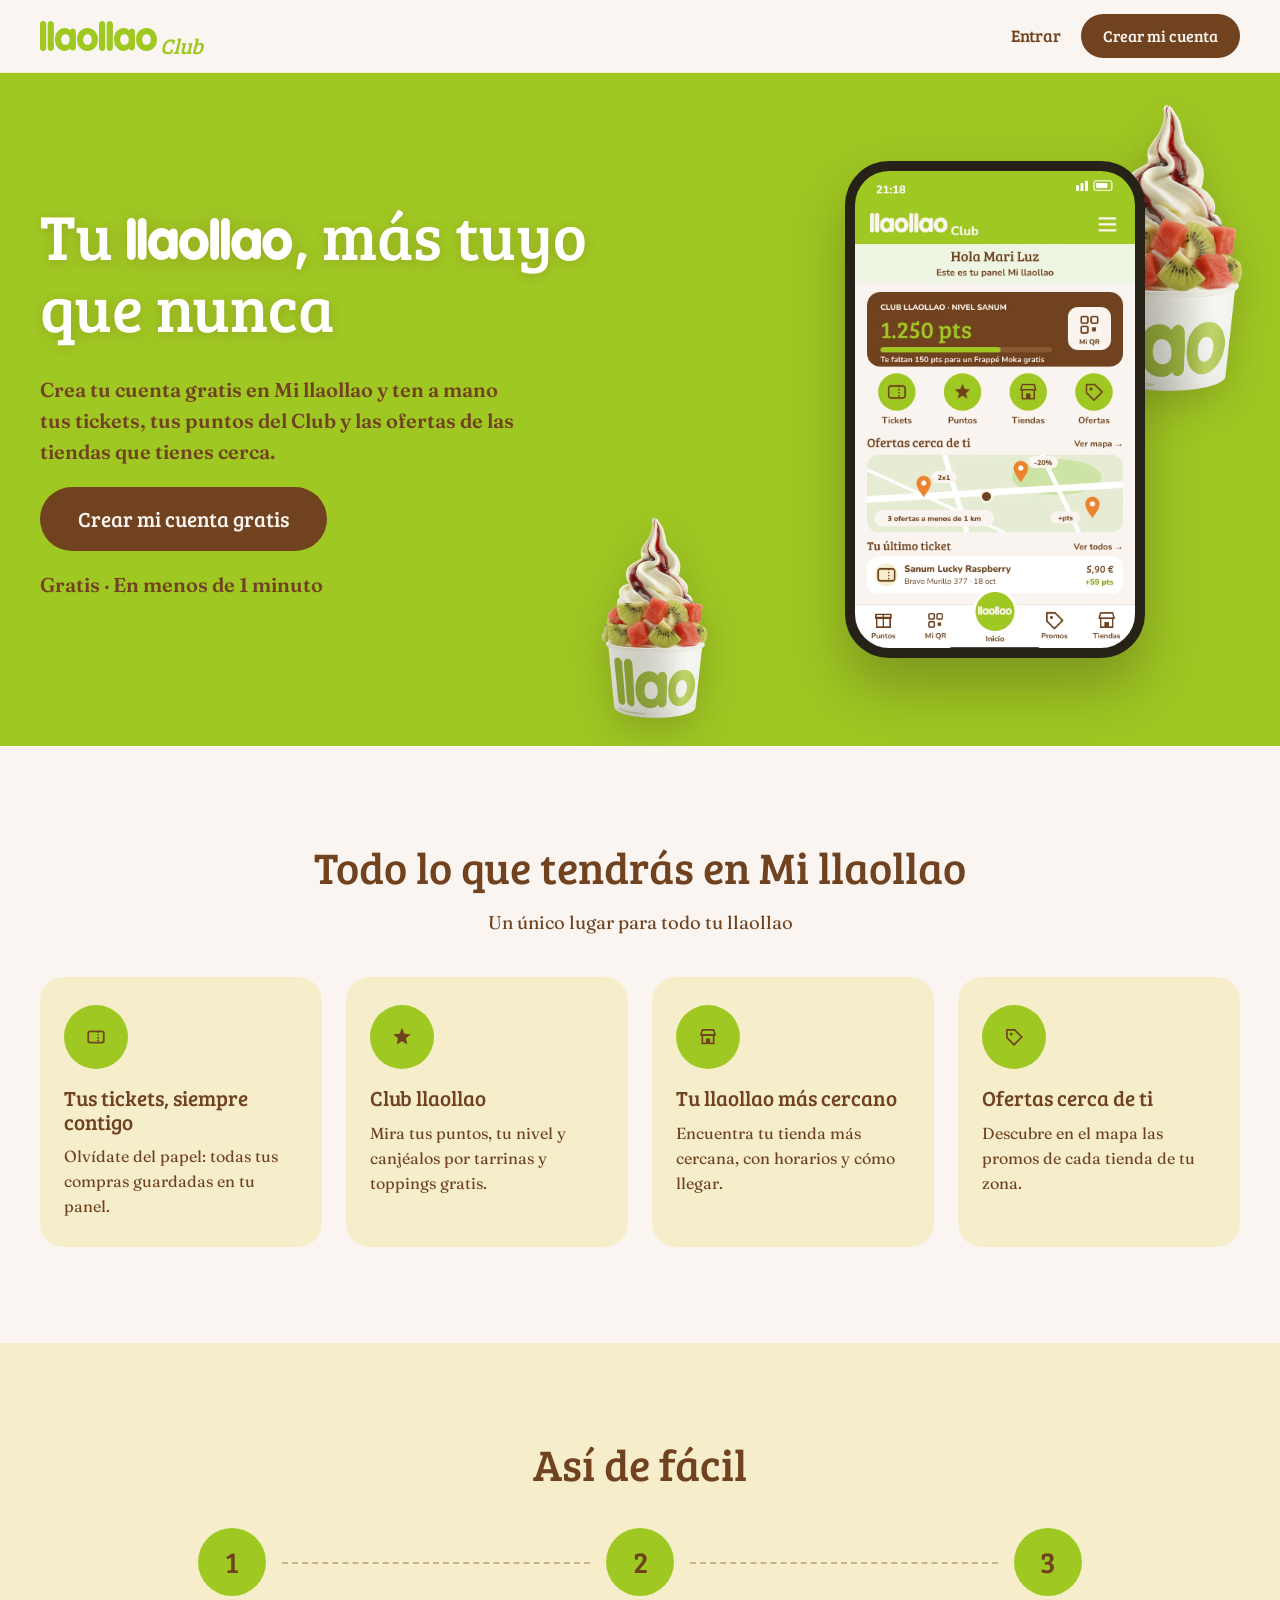
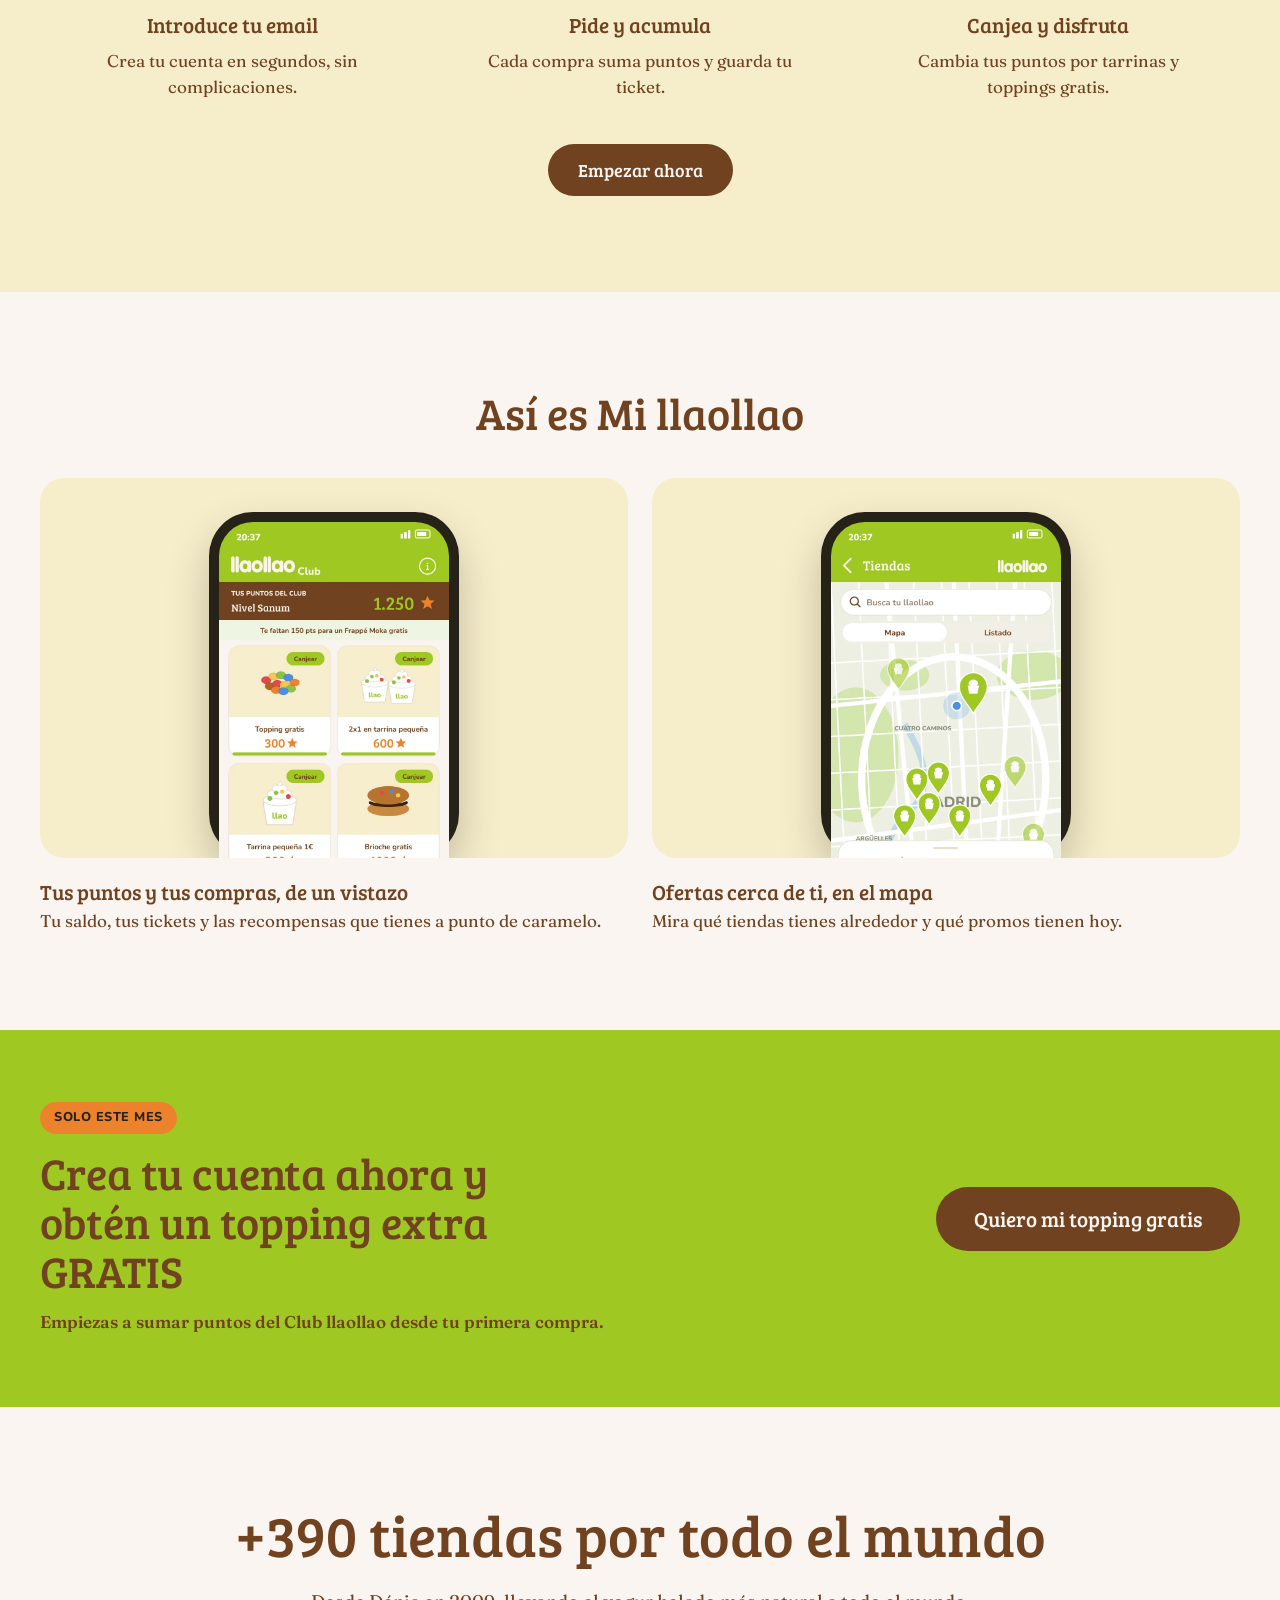
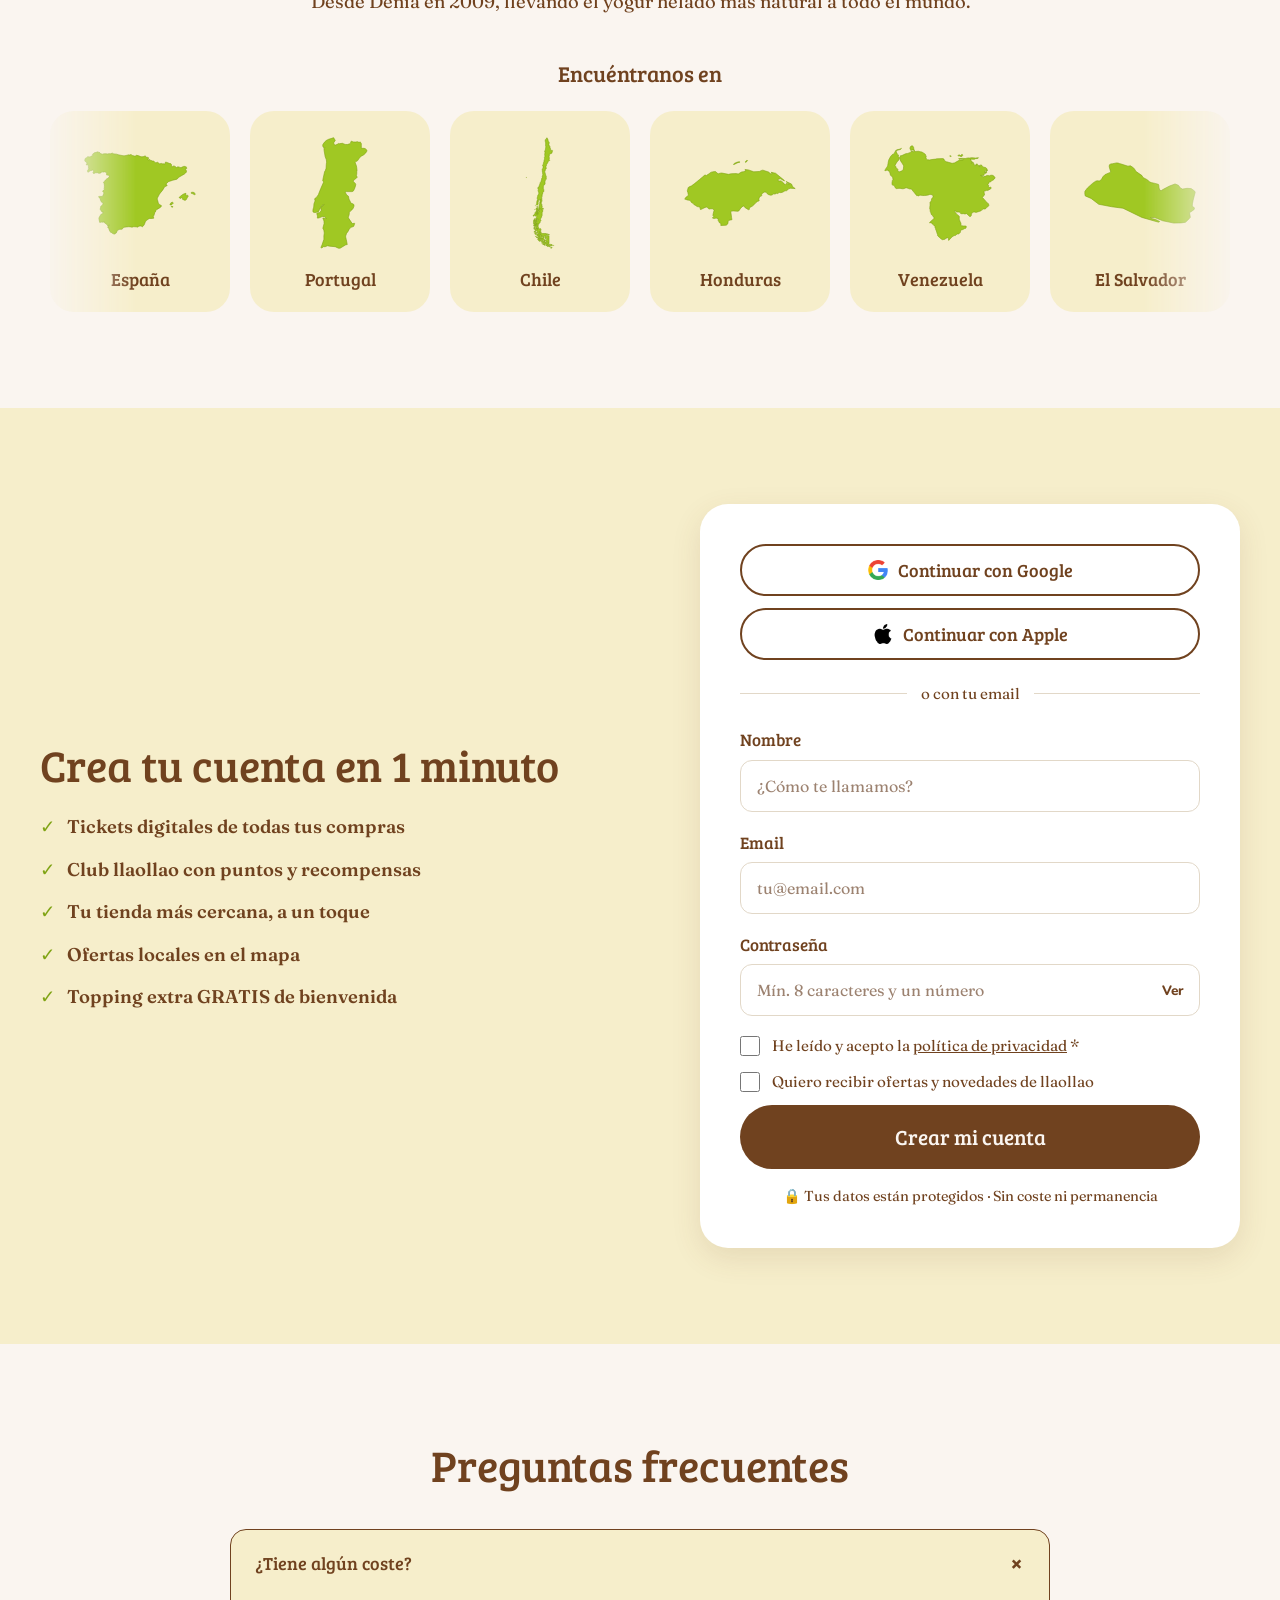
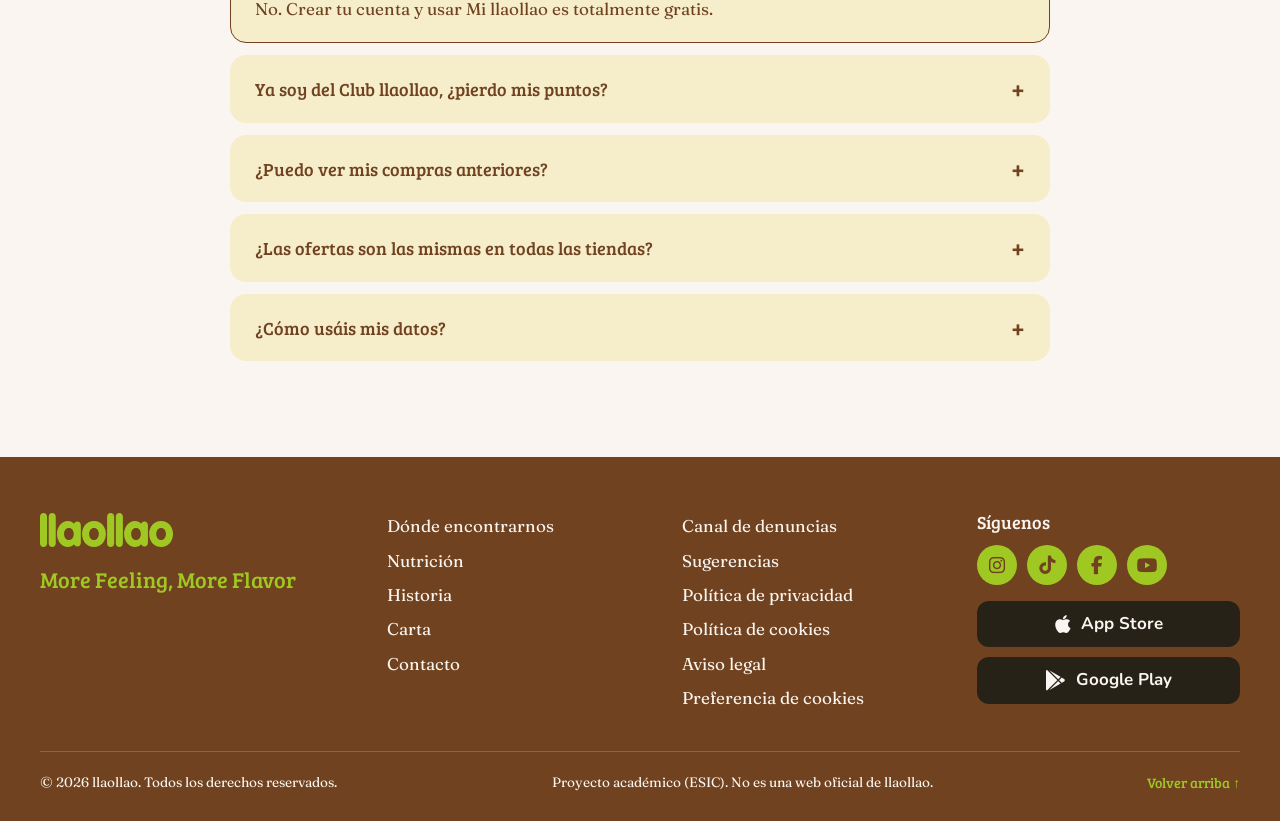
==== commit 2ced91c2: "Club en verde llaollao en el header Co-Authored-By: Claude Opus 5.5 <noreply@anthropic.com> Claude-S" ====
--- a/index.html
+++ b/index.html
@@ -10,7 +10,7 @@
   <link rel="preload" href="css/fonts/bree-serif-400.woff2" as="font" type="font/woff2" crossorigin>
   <link rel="stylesheet" href="css/fontawesome/css/fontawesome.min.css">
   <link rel="stylesheet" href="css/fontawesome/css/brands.min.css">
-  <link rel="stylesheet" href="css/styles.css?v=20261029d">
+  <link rel="stylesheet" href="css/styles.css?v=20261029e">
 </head>
 <body>
   <a class="saltar" href="#contenido">Saltar al contenido</a>
@@ -293,7 +293,7 @@
     </div>
   </footer>
 
-  <script src="js/main.js?v=20261029d" defer></script>
-  <script src="js/formulario.js?v=20261029d" defer></script>
+  <script src="js/main.js?v=20261029e" defer></script>
+  <script src="js/formulario.js?v=20261029e" defer></script>
 </body>
 </html>
--- a/css/styles.css
+++ b/css/styles.css
@@ -101,7 +101,7 @@
 .header__inner { height: var(--header-h); display: flex; align-items: center; justify-content: space-between; gap: 16px; }
 .header__logo { display: inline-flex; align-items: flex-end; text-decoration: none; }
 .header__logo img { height: 30px; width: auto; }
-.header__club { font-family: var(--f-titulo); font-style: italic; font-size: 1.35rem; line-height: 1; color: var(--marron); margin: 0 0 -6px 3px; }
+.header__club { font-family: var(--f-titulo); font-style: italic; font-size: 1.35rem; line-height: 1; color: var(--verde); margin: 0 0 -6px 3px; }
 .header__acciones { display: flex; align-items: center; gap: 20px; }
 .header__entrar { font-family: var(--f-titulo); font-size: 1.05rem; text-decoration: none; }
 .header__entrar:hover { text-decoration: underline; }
